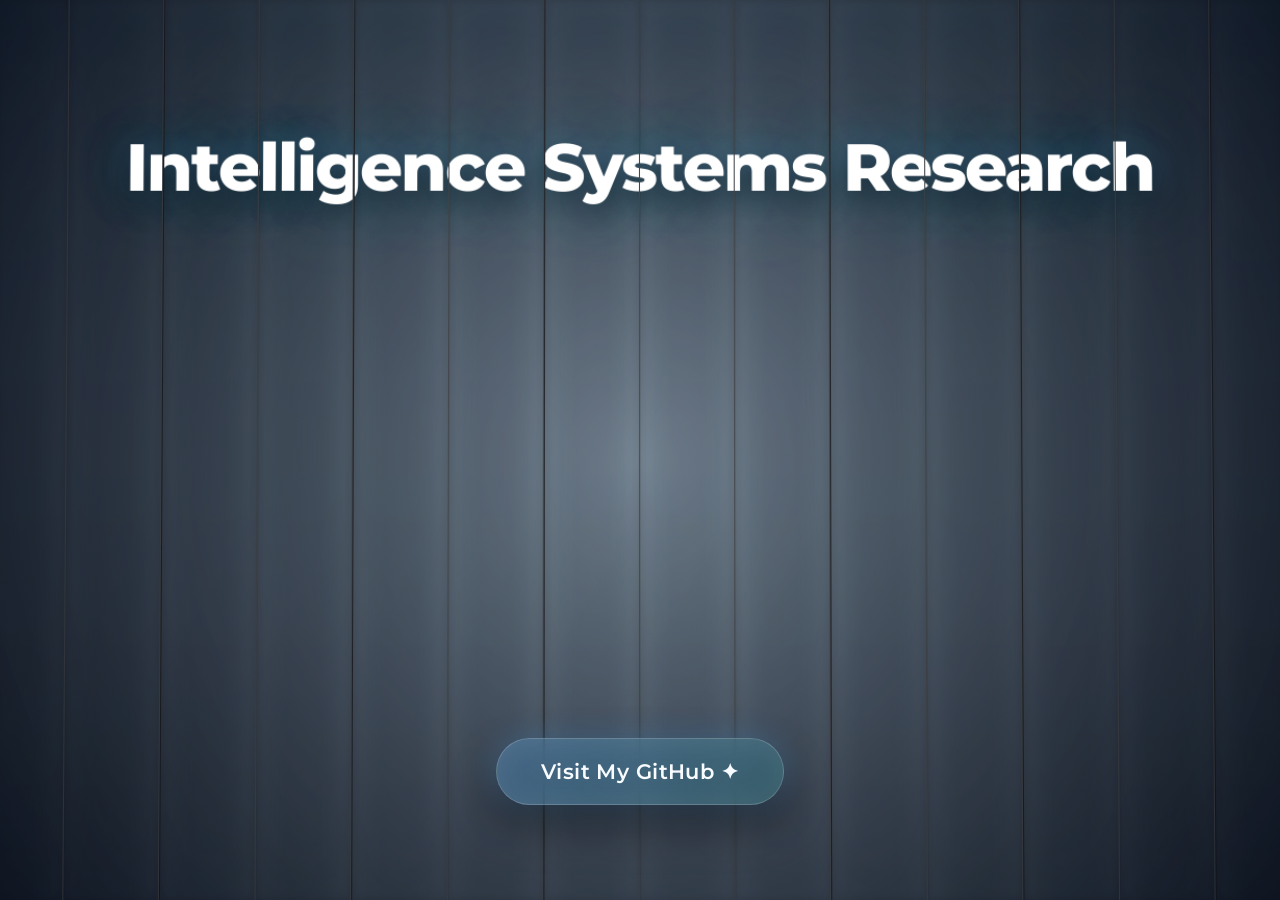
==== index.html @ 99784506 "Revert root homepage sync to avoid merge conflicts" ====
<!DOCTYPE html>
<html lang="en">

<head>
    <meta charset="UTF-8">
    <meta name="viewport" content="width=device-width, initial-scale=1.0">
    <title>Sung Hun Kwag - Advanced AI Research Portfolio</title>

    <!-- SEO & Social metadata for richer previews -->
    <meta name="description" content="Portfolio of Sung Hun Kwag showcasing advanced AI research projects and open-source contributions." />
    <meta property="og:title" content="Sung Hun Kwag - Advanced AI Research Portfolio" />
    <meta property="og:description" content="Explore cutting-edge AI projects ranging from state-space models to recursive self-improvement." />
    <meta property="og:type" content="website" />
    <meta property="og:image" content="https://sunghunkwag.github.io/portfolio/preview.png" />

    <!-- Google Fonts -->
    <link rel="preconnect" href="https://fonts.googleapis.com">
    <link rel="preconnect" href="https://fonts.gstatic.com" crossorigin>
    <link href="https://fonts.googleapis.com/css2?family=Cinzel:wght@400;700&family=Montserrat:wght@300;500;700&display=swap" rel="stylesheet">

    <!-- Inline styles for a sleek, glassmorphic aesthetic -->
    <style>
        /* Reset & Base Styles */
        * {
            margin: 0;
            padding: 0;
            box-sizing: border-box;
        }

        body {
            font-family: 'Montserrat', sans-serif;
            color: #ffffff;
            overflow-x: hidden;
            height: 100vh;
            display: flex;
            justify-content: center;
            align-items: center;
        }

        /* Background Neutral */
        .bg-neutral {
            position: fixed;
            top: 0;
            left: 0;
            width: 100%;
            height: 100%;
            /* Radial gradient for vignette effect */
            background: radial-gradient(circle at center, #3a3f46 0%, #12151b 100%);
            z-index: -1;
        }

        /* 3D Perspective Container */
        .full-screen-3d-stage {
            perspective: 4200px;
            perspective-origin: 50% 20%;
            width: 100vw;
            height: 100vh;
            overflow: hidden;
            position: fixed;
            top: 0;
            left: 0;
            z-index: 100;
            pointer-events: none; /* allow underlying elements to be clickable */
            transform: translateZ(0);
        }

        .title-plate-wrapper {
            position: absolute;
            top: 0;
            left: 0;
            width: 100%;
            height: 100%;
            transform-style: preserve-3d;
            display: flex;
            pointer-events: none;
            transform: translateZ(180px) rotateX(3deg);
            contain: layout paint style;
        }

        /* Static title displayed after the slat animation finishes */
        .title-plate-static {
            position: absolute;
            top: 0;
            left: 0;
            width: 100vw;
            height: 100vh;
            display: flex;
            flex-direction: column;
            justify-content: flex-start;
            align-items: center;
            padding-top: 15vh;
            z-index: 101;
            opacity: 0;
            pointer-events: none;
            transform: translateZ(160px);
        }

        .title-plate-static.sequence-active {
            animation: singleSequenceFade 8s cubic-bezier(0.25, 1, 0.5, 1) forwards,
                titleFloat 10s ease-in-out 2s infinite;
        }

        .title-plate-static.sequence-active .plate-main-text {
            animation: titleGlow 6s ease-out forwards;
        }

        /* Unified sequence for the static title – holds then stays visible */
        @keyframes singleSequenceFade {
            0% {
                opacity: 1;
                filter: blur(0px);
                transform: scale(1) translateZ(0);
                letter-spacing: -2px;
            }
            20% {
                opacity: 1;
            }
            100% {
                opacity: 1;
                text-shadow: 0 10px 30px rgba(0, 0, 0, 0.8);
                letter-spacing: -2px;
            }
        }

        @keyframes titleFloat {
            0%,
            100% {
                transform: translateZ(0) translateY(0);
            }
            50% {
                transform: translateZ(30px) translateY(-6px);
            }
        }

        /* Title typography */
        .plate-main-text {
            position: relative;
            font-size: 5vw;
            font-weight: 800;
            text-transform: none;
            letter-spacing: -2px;
            line-height: 1;
            margin: 0;
            color: #ffffff;
            text-shadow:
                0 10px 28px rgba(0, 0, 0, 0.7),
                0 0 28px rgba(79, 172, 254, 0.24),
                0 0 65px rgba(0, 242, 254, 0.2),
                0 0 110px rgba(120, 213, 255, 0.18);
        }

        @keyframes titleGlow {
            0% {
                letter-spacing: -2px;
                text-shadow:
                    0 10px 28px rgba(0, 0, 0, 0.7),
                    0 0 22px rgba(79, 172, 254, 0.18);
            }
            60% {
                letter-spacing: 0px;
                text-shadow:
                    0 16px 38px rgba(0, 0, 0, 0.68),
                    0 0 45px rgba(79, 172, 254, 0.22),
                    0 0 110px rgba(0, 242, 254, 0.22);
            }
            100% {
                letter-spacing: -1px;
                text-shadow:
                    0 12px 32px rgba(0, 0, 0, 0.72),
                    0 0 70px rgba(79, 172, 254, 0.25),
                    0 0 140px rgba(0, 242, 254, 0.2);
            }
        }

        /* Slat styles */
        .slat {
            height: 100%;
            position: relative;
            background-color: rgba(255, 255, 255, 0.05);
            overflow: hidden;
            clip-path: inset(0px);
            transform-style: preserve-3d;
            transform-origin: left center;
            border-right: 1px solid rgba(255, 255, 255, 0.05);
            opacity: 0;
            backface-visibility: hidden;
            will-change: transform;
            box-shadow:
                inset 0 0 40px rgba(255, 255, 255, 0.08),
                inset 0 0 120px rgba(79, 172, 254, 0.15),
                0 25px 60px rgba(0, 0, 0, 0.55);
        }

        .slat::before {
            content: "";
            position: absolute;
            inset: 0;
            background: linear-gradient(120deg, rgba(255, 255, 255, 0.18), rgba(255, 255, 255, 0));
            opacity: 0;
            transform: translateZ(40px);
            animation: slatSheen var(--slat-duration, 4.8s) ease-out forwards;
            animation-delay: var(--slat-delay, 0s);
            pointer-events: none;
            mix-blend-mode: screen;
        }

        .slat::after {
            content: "";
            position: absolute;
            inset: -20%;
            background: radial-gradient(circle at 30% 20%, rgba(120, 213, 255, 0.35), rgba(0, 0, 0, 0));
            opacity: 0;
            filter: blur(18px);
            transform: translateZ(80px);
            animation: slatPulse calc(var(--slat-duration, 4.8s) * 1.15) ease-out forwards;
            animation-delay: var(--slat-delay, 0s);
            pointer-events: none;
            mix-blend-mode: screen;
        }

        .slat-content {
            position: absolute;
            top: 0;
            height: 100%;
            display: flex;
            flex-direction: column;
            justify-content: flex-start;
            align-items: center;
            padding-top: 15vh;
            color: #ffffff;
            font-family: 'Montserrat', sans-serif;
            white-space: nowrap;
            background: radial-gradient(circle at center, rgba(255, 255, 255, 0.16) 0%, rgba(3, 7, 18, 0.9) 100%);
            backdrop-filter: blur(5px);
            -webkit-backdrop-filter: blur(5px);
            transform: translateZ(120px);
        }

        /* Main container for name and projects */
        .container {
            position: relative;
            z-index: 10;
            width: 90%;
            max-width: 1200px;
            height: 100%;
            display: flex;
            flex-direction: column;
            justify-content: space-between;
            padding: 5vh 0;
        }

        /* Hero section containing the name */
        #hero {
            flex: 1;
            display: flex;
            flex-direction: column;
            justify-content: center;
            align-items: center;
            text-align: center;
            margin-bottom: 50px;
            pointer-events: none;
        }

        .name-container {
            display: flex;
            align-items: center;
            gap: 15px;
            margin-top: 20px;
            z-index: 201;
            opacity: 0;
            transform: translateY(18px);
            animation: nameReveal 2.8s cubic-bezier(0.22, 1, 0.36, 1) 3.6s forwards;
        }

        .name-container.premium-name {
            opacity: 0;
            animation: nameReveal 2.8s ease-out 3.6s forwards, nameFloat 8s ease-in-out 6.2s infinite;
        }

        .eng-name, .kor-name {
            font-family: 'Montserrat', sans-serif;
            font-weight: 300;
            font-size: 1.5rem;
            letter-spacing: 2px;
            color: rgba(255, 255, 255, 1.0);
            text-shadow: 1px 1px 3px rgba(0, 0, 0, 0.9);
        }

        .name-container.premium-name .eng-name,
        .name-container.premium-name .kor-name {
            text-shadow:
                0 10px 22px rgba(0, 0, 0, 0.65),
                0 0 18px rgba(79, 172, 254, 0.25),
                0 0 40px rgba(0, 242, 254, 0.18);
            animation: nameGlow 6s ease-in-out 4s infinite;
        }
        .separator {
            color: rgba(255, 255, 255, 0.8);
            font-size: 1.2rem;
            text-shadow: 1px 1px 2px rgba(0, 0, 0, 0.8);
        }
        .eng-name,
        .kor-name,
        .separator {
            opacity: 0;
            transform: translateY(8px);
            animation: nameGlow 2.4s ease-out 3.9s forwards;
        }

        /* Projects section */
        #projects {
            display: flex;
            flex-wrap: wrap;
            justify-content: center;
            gap: 30px;
            padding-bottom: 50px;
            z-index: 200;
            position: relative;
            pointer-events: auto;
        }

        .primary-link {
            position: relative;
            display: inline-flex;
            align-items: center;
            justify-content: center;
            gap: 12px;
            padding: 20px 44px;
            border-radius: 999px;
            text-decoration: none;
            color: #f8fbff;
            font-size: clamp(1rem, 2.3vw, 1.3rem);
            font-weight: 600;
            letter-spacing: 0.02em;
            background: linear-gradient(135deg, rgba(79, 172, 254, 0.28), rgba(0, 242, 254, 0.12));
            border: 1px solid rgba(255, 255, 255, 0.2);
            box-shadow:
                0 20px 45px rgba(0, 0, 0, 0.45),
                0 0 30px rgba(79, 172, 254, 0.3),
                inset 0 0 30px rgba(255, 255, 255, 0.08);
            backdrop-filter: blur(16px);
            -webkit-backdrop-filter: blur(16px);
            transition: transform 0.25s ease, box-shadow 0.25s ease, border-color 0.25s ease;
            overflow: hidden;
            transform-style: preserve-3d;
        }

        .primary-link::before {
            content: "";
            position: absolute;
            inset: -60%;
            background: conic-gradient(from 180deg, rgba(255, 255, 255, 0.4), rgba(79, 172, 254, 0.1), rgba(0, 242, 254, 0.35), rgba(255, 255, 255, 0.4));
            opacity: 0;
            transform: rotate(0deg);
            transition: opacity 0.3s ease;
            animation: orbitGlow 6s linear infinite;
        }

        .primary-link::after {
            content: "";
            position: absolute;
            inset: 0;
            border-radius: inherit;
            background: radial-gradient(circle at 30% 30%, rgba(255, 255, 255, 0.45), transparent 60%);
            opacity: 0;
            transition: opacity 0.25s ease;
        }

        .primary-link span {
            position: relative;
            z-index: 1;
            display: inline-flex;
            align-items: center;
            gap: 10px;
        }

        .primary-link:hover {
            transform: translateY(-6px) scale(1.03);
            border-color: rgba(255, 255, 255, 0.45);
            box-shadow:
                0 30px 60px rgba(0, 0, 0, 0.55),
                0 0 45px rgba(79, 172, 254, 0.5),
                inset 0 0 40px rgba(255, 255, 255, 0.18);
        }

        .primary-link:hover::before,
        .primary-link:hover::after {
            opacity: 1;
        }

        .primary-link:active {
            transform: translateY(-2px) scale(0.99);
            box-shadow:
                0 20px 40px rgba(0, 0, 0, 0.5),
                0 0 60px rgba(0, 242, 254, 0.7),
                inset 0 0 60px rgba(255, 255, 255, 0.25);
        }

        @keyframes orbitGlow {
            0% {
                transform: rotate(0deg);
            }
            100% {
                transform: rotate(360deg);
            }
        }

        @keyframes nameReveal {
            0% {
                opacity: 0;
                transform: translateY(18px) scale(0.98);
                filter: blur(6px);
            }
            60% {
                opacity: 1;
                transform: translateY(0) scale(1);
                filter: blur(0px);
            }
            100% {
                opacity: 1;
                transform: translateY(0) scale(1);
                filter: blur(0px);
            }
        }

        @keyframes nameGlow {
            0%,
            100% {
                text-shadow:
                    0 10px 22px rgba(0, 0, 0, 0.65),
                    0 0 18px rgba(79, 172, 254, 0.25),
                    0 0 40px rgba(0, 242, 254, 0.18);
            }
            50% {
                text-shadow:
                    0 16px 30px rgba(0, 0, 0, 0.6),
                    0 0 28px rgba(79, 172, 254, 0.4),
                    0 0 60px rgba(0, 242, 254, 0.28);
            }
        }

        /* Animation keyframes for slats reveal */
        @keyframes fullScreenReveal {
            /* Enhanced 3D reveal with depth and overshoot for a premium feel */
            0% {
                transform: rotateY(-135deg) rotateX(8deg) translateZ(-620px) scale(1.1);
                opacity: 1;
                filter: brightness(0.45);
                background-color: rgba(255, 255, 255, 0.12);
                border-right: 1px solid rgba(255, 255, 255, 0.3);
            }
            60% {
                transform: rotateY(24deg) rotateX(-3deg) translateZ(180px) scale(1.05);
                filter: brightness(1.25) saturate(1.1);
                background-color: rgba(255, 255, 255, 0.08);
                border-right: 1px solid rgba(255, 255, 255, 0.16);
            }
            85% {
                transform: rotateY(-6deg) rotateX(2deg) translateZ(70px) scale(1.02);
                filter: brightness(1.12) saturate(1.05);
            }
            100% {
                transform: rotateY(0deg) rotateX(0deg) translateZ(0) scale(1);
                opacity: 1;
                filter: brightness(1);
                background-color: rgba(255, 255, 255, 0.05);
                border-right: 1px solid rgba(255, 255, 255, 0.05);
            }
        }

        @keyframes slatSheen {
            0% {
                opacity: 0;
            }
            55% {
                opacity: 0.18;
            }
            100% {
                opacity: 0.06;
            }
        }

        @keyframes slatPulse {
            0% {
                opacity: 0;
                transform: translateZ(40px) scale(0.9);
            }
            65% {
                opacity: 0.32;
                transform: translateZ(120px) scale(1.05);
            }
            100% {
                opacity: 0.12;
                transform: translateZ(140px) scale(1.08);
            }
        }

        /* Fade utilities */
        .fade-in-2 {
            opacity: 0;
            animation: fadeInUp 1.5s ease-out forwards;
            animation-delay: 3.5s;
        }
        .fade-in-3 {
            opacity: 0;
            animation: fadeInUp 1.5s ease-out forwards;
            animation-delay: 4.5s;
        }
        @keyframes fadeInUp {
            to {
                opacity: 1;
                transform: translateY(0);
            }
        }

        /* Responsive tweaks */
        @media (max-width: 768px) {
            .plate-main-text {
                font-size: 2.5rem;
            }
            .primary-link {
                padding: 18px 32px;
                width: min(90vw, 360px);
                justify-content: center;
                text-align: center;
            }
        }
    </style>
</head>

<body>
    <!-- Dark backdrop -->
    <div class="bg-neutral" aria-hidden="true"></div>
    <!-- Main content -->
    <div class="container">
        <!-- 3D title reveal stage -->
        <div class="full-screen-3d-stage">
            <div class="title-plate-wrapper"><!-- slats inserted here via JS --></div>
            <div id="static-title-container" class="title-plate-static">
                <h1 class="plate-main-text">Intelligence Systems Research</h1>
            </div>
        </div>
        <!-- Name under the title -->
        <header id="hero">
            <div style="height: 20vh;"></div>
            <div class="name-container premium-name">
                <h2 class="eng-name">Sung Hun Kwag</h2>
                <span class="separator">|</span>
                <h2 class="kor-name">곽성훈</h2>
            </div>
        </header>
        <!-- Portfolio cards -->
        <section id="projects" class="fade-in-3">
            <a class="primary-link" href="https://github.com/sunghunkwag" target="_blank" rel="noopener noreferrer">
                <span>Visit My GitHub ✦</span>
            </a>
        </section>
    </div>
    <!-- JavaScript: build slats and fetch repo metadata -->
    <script>
        document.addEventListener('DOMContentLoaded', () => {
            /* Configuration for slat animation */
            const NUM_SLATS = 14; // fewer slats for faster first paint
            const ANIMATION_DURATION = 3.2;
            const STAGGER_DELAY = 0.05;
            function createFullScreenSlats() {
                const wrapper = document.querySelector('.title-plate-wrapper');
                const titleTextSource = document.querySelector('#static-title-container .plate-main-text').outerHTML;
                wrapper.innerHTML = "";
                const fragment = document.createDocumentFragment();
                const screenWidth = window.innerWidth;
                const slatWidth = screenWidth / NUM_SLATS;
                for (let i = 0; i < NUM_SLATS; i++) {
                    const slat = document.createElement('div');
                    slat.classList.add('slat');
                    slat.style.width = `${slatWidth}px`;
                    slat.style.position = "absolute";
                    slat.style.left = `${i * slatWidth}px`;
                    slat.style.zIndex = 100 + i;
                    slat.style.setProperty('--slat-delay', `${i * STAGGER_DELAY}s`);
                    slat.style.setProperty('--slat-duration', `${ANIMATION_DURATION}s`);
                    const content = document.createElement('div');
                    content.classList.add('slat-content');
                    content.innerHTML = titleTextSource;
                    content.style.width = `${screenWidth}px`;
                    content.style.left = `-${i * slatWidth}px`;
                    slat.appendChild(content);
                    fragment.appendChild(slat);
                    slat.style.animation = `fullScreenReveal ${ANIMATION_DURATION}s cubic-bezier(0.25, 1, 0.5, 1) forwards`;
                    slat.style.animationDelay = `${i * STAGGER_DELAY}s`;
                    if (i === NUM_SLATS - 1) {
                        const totalTime = (ANIMATION_DURATION + (i * STAGGER_DELAY)) * 1000;
                        setTimeout(() => {
                            wrapper.style.display = 'none';
                            const staticTitle = document.getElementById('static-title-container');
                            staticTitle.classList.add('sequence-active');
                        }, totalTime);
                    }
                }
                wrapper.appendChild(fragment);
            }
            // Initiate slats after a short delay
            requestAnimationFrame(() => {
                createFullScreenSlats();
            });
            // Dynamic metadata fetching has been removed for a cleaner presentation.
        });
    </script>
</body>

</html>
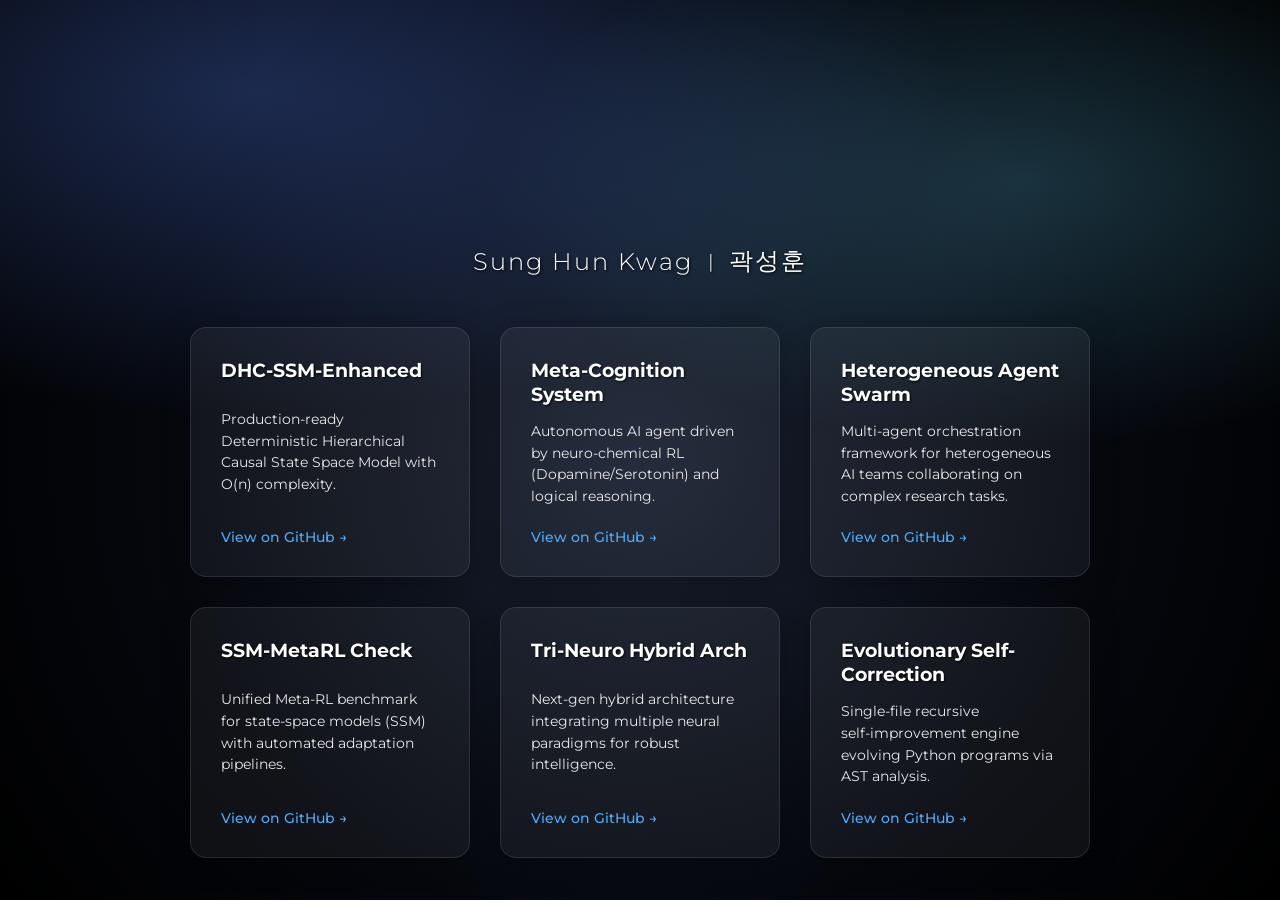
==== commit d1443b13: "Merge origin/master into codex/fix-application-of-new-visual-effects-y2oo1l - resolved conflict by a" ====
--- a/index.html
+++ b/index.html
@@ -44,15 +44,18 @@
             left: 0;
             width: 100%;
             height: 100%;
-            /* Radial gradient for vignette effect */
-            background: radial-gradient(circle at center, #3a3f46 0%, #12151b 100%);
+            background:
+                radial-gradient(120% 80% at 20% 10%, rgba(90, 136, 255, 0.28) 0%, rgba(0, 0, 0, 0) 45%),
+                radial-gradient(100% 70% at 80% 20%, rgba(105, 221, 255, 0.2) 0%, rgba(0, 0, 0, 0) 42%),
+                radial-gradient(circle at center, #1a2233 0%, #05070d 62%, #000000 100%);
+            animation: bgDrift 14s ease-in-out infinite alternate;
             z-index: -1;
         }
 
         /* 3D Perspective Container */
         .full-screen-3d-stage {
             perspective: 4200px;
-            perspective-origin: 50% 20%;
+            perspective-origin: 50% 24%;
             width: 100vw;
             height: 100vh;
             overflow: hidden;
@@ -61,7 +64,7 @@
             left: 0;
             z-index: 100;
             pointer-events: none; /* allow underlying elements to be clickable */
-            transform: translateZ(0);
+            transform-style: preserve-3d;
         }
 
         .title-plate-wrapper {
@@ -73,8 +76,45 @@
             transform-style: preserve-3d;
             display: flex;
             pointer-events: none;
-            transform: translateZ(180px) rotateX(3deg);
-            contain: layout paint style;
+            animation: stageDrift 11s ease-in-out infinite;
+        }
+
+        .merge-aura,
+        .merge-rings {
+            position: absolute;
+            inset: -18%;
+            opacity: 0;
+            pointer-events: none;
+            mix-blend-mode: screen;
+        }
+
+        .merge-aura {
+            z-index: 99;
+            transform: translateZ(-150px) scale(0.86);
+            background:
+                radial-gradient(circle at 50% 50%, rgba(160, 238, 255, 0.52) 0%, rgba(93, 180, 255, 0.18) 24%, rgba(0, 0, 0, 0) 58%),
+                radial-gradient(circle at 40% 42%, rgba(124, 214, 255, 0.2) 0%, rgba(0, 0, 0, 0) 36%),
+                conic-gradient(from 0deg at 50% 50%, rgba(113, 209, 255, 0) 0deg, rgba(113, 209, 255, 0.26) 38deg, rgba(113, 209, 255, 0.04) 80deg, rgba(129, 171, 255, 0.2) 128deg, rgba(129, 171, 255, 0) 190deg, rgba(113, 209, 255, 0.24) 245deg, rgba(113, 209, 255, 0) 360deg);
+            filter: blur(2px) saturate(130%);
+        }
+
+        .merge-rings {
+            z-index: 98;
+            transform: translateZ(-120px) scale(0.92);
+            background:
+                radial-gradient(circle at center, rgba(209, 244, 255, 0.58) 0 2%, rgba(180, 232, 255, 0.22) 3.2%, rgba(0, 0, 0, 0) 6%),
+                radial-gradient(circle at center, rgba(155, 221, 255, 0.34) 0 14%, rgba(0, 0, 0, 0) 18%),
+                radial-gradient(circle at center, rgba(145, 213, 255, 0.24) 22%, rgba(0, 0, 0, 0) 28%),
+                radial-gradient(circle at center, rgba(127, 198, 255, 0.18) 34%, rgba(0, 0, 0, 0) 40%);
+            filter: blur(0.5px);
+        }
+
+        .merge-aura.active {
+            animation: astralBloom 2.1s cubic-bezier(0.22, 1, 0.36, 1) forwards;
+        }
+
+        .merge-rings.active {
+            animation: ringPulse 1.6s cubic-bezier(0.22, 1, 0.36, 1) forwards;
         }
 
         /* Static title displayed after the slat animation finishes */
@@ -92,16 +132,10 @@
             z-index: 101;
             opacity: 0;
             pointer-events: none;
-            transform: translateZ(160px);
         }
 
         .title-plate-static.sequence-active {
-            animation: singleSequenceFade 8s cubic-bezier(0.25, 1, 0.5, 1) forwards,
-                titleFloat 10s ease-in-out 2s infinite;
-        }
-
-        .title-plate-static.sequence-active .plate-main-text {
-            animation: titleGlow 6s ease-out forwards;
+            animation: singleSequenceFade 8s cubic-bezier(0.25, 1, 0.5, 1) forwards;
         }
 
         /* Unified sequence for the static title – holds then stays visible */
@@ -109,7 +143,7 @@
             0% {
                 opacity: 1;
                 filter: blur(0px);
-                transform: scale(1) translateZ(0);
+                transform: scale(1);
                 letter-spacing: -2px;
             }
             20% {
@@ -122,54 +156,16 @@
             }
         }
 
-        @keyframes titleFloat {
-            0%,
-            100% {
-                transform: translateZ(0) translateY(0);
-            }
-            50% {
-                transform: translateZ(30px) translateY(-6px);
-            }
-        }
-
         /* Title typography */
         .plate-main-text {
-            position: relative;
             font-size: 5vw;
             font-weight: 800;
-            text-transform: none;
+            text-transform: uppercase;
             letter-spacing: -2px;
             line-height: 1;
             margin: 0;
             color: #ffffff;
-            text-shadow:
-                0 10px 28px rgba(0, 0, 0, 0.7),
-                0 0 28px rgba(79, 172, 254, 0.24),
-                0 0 65px rgba(0, 242, 254, 0.2),
-                0 0 110px rgba(120, 213, 255, 0.18);
-        }
-
-        @keyframes titleGlow {
-            0% {
-                letter-spacing: -2px;
-                text-shadow:
-                    0 10px 28px rgba(0, 0, 0, 0.7),
-                    0 0 22px rgba(79, 172, 254, 0.18);
-            }
-            60% {
-                letter-spacing: 0px;
-                text-shadow:
-                    0 16px 38px rgba(0, 0, 0, 0.68),
-                    0 0 45px rgba(79, 172, 254, 0.22),
-                    0 0 110px rgba(0, 242, 254, 0.22);
-            }
-            100% {
-                letter-spacing: -1px;
-                text-shadow:
-                    0 12px 32px rgba(0, 0, 0, 0.72),
-                    0 0 70px rgba(79, 172, 254, 0.25),
-                    0 0 140px rgba(0, 242, 254, 0.2);
-            }
+            text-shadow: 0 10px 30px rgba(0, 0, 0, 0.8);
         }
 
         /* Slat styles */
@@ -184,38 +180,32 @@
             border-right: 1px solid rgba(255, 255, 255, 0.05);
             opacity: 0;
             backface-visibility: hidden;
-            will-change: transform;
-            box-shadow:
-                inset 0 0 40px rgba(255, 255, 255, 0.08),
-                inset 0 0 120px rgba(79, 172, 254, 0.15),
-                0 25px 60px rgba(0, 0, 0, 0.55);
+            will-change: transform, filter;
+            box-shadow: inset 0 0 28px rgba(255, 255, 255, 0.08), 0 18px 45px rgba(0, 0, 0, 0.45);
         }
 
         .slat::before {
             content: "";
             position: absolute;
             inset: 0;
-            background: linear-gradient(120deg, rgba(255, 255, 255, 0.18), rgba(255, 255, 255, 0));
+            background: linear-gradient(118deg, rgba(255, 255, 255, 0.22), rgba(255, 255, 255, 0));
+            mix-blend-mode: screen;
             opacity: 0;
             transform: translateZ(40px);
-            animation: slatSheen var(--slat-duration, 4.8s) ease-out forwards;
+            animation: slatSheen var(--slat-duration, 4s) ease-out forwards;
             animation-delay: var(--slat-delay, 0s);
-            pointer-events: none;
-            mix-blend-mode: screen;
         }
 
         .slat::after {
             content: "";
             position: absolute;
-            inset: -20%;
-            background: radial-gradient(circle at 30% 20%, rgba(120, 213, 255, 0.35), rgba(0, 0, 0, 0));
+            inset: -15%;
+            background: radial-gradient(circle at 30% 20%, rgba(136, 224, 255, 0.3), rgba(0, 0, 0, 0));
+            mix-blend-mode: screen;
             opacity: 0;
-            filter: blur(18px);
-            transform: translateZ(80px);
-            animation: slatPulse calc(var(--slat-duration, 4.8s) * 1.15) ease-out forwards;
+            filter: blur(14px);
+            animation: slatEdgeBloom calc(var(--slat-duration, 4s) * 1.08) ease-out forwards;
             animation-delay: var(--slat-delay, 0s);
-            pointer-events: none;
-            mix-blend-mode: screen;
         }
 
         .slat-content {
@@ -230,10 +220,10 @@
             color: #ffffff;
             font-family: 'Montserrat', sans-serif;
             white-space: nowrap;
-            background: radial-gradient(circle at center, rgba(255, 255, 255, 0.16) 0%, rgba(3, 7, 18, 0.9) 100%);
-            backdrop-filter: blur(5px);
-            -webkit-backdrop-filter: blur(5px);
-            transform: translateZ(120px);
+            background: radial-gradient(circle at center, rgba(255, 255, 255, 0.17) 0%, rgba(5, 10, 24, 0.88) 100%);
+            backdrop-filter: blur(7px);
+            -webkit-backdrop-filter: blur(7px);
+            transform: translateZ(110px);
         }
 
         /* Main container for name and projects */
@@ -247,6 +237,7 @@
             flex-direction: column;
             justify-content: space-between;
             padding: 5vh 0;
+            pointer-events: none;
         }
 
         /* Hero section containing the name */
@@ -267,14 +258,6 @@
             gap: 15px;
             margin-top: 20px;
             z-index: 201;
-            opacity: 0;
-            transform: translateY(18px);
-            animation: nameReveal 2.8s cubic-bezier(0.22, 1, 0.36, 1) 3.6s forwards;
-        }
-
-        .name-container.premium-name {
-            opacity: 0;
-            animation: nameReveal 2.8s ease-out 3.6s forwards, nameFloat 8s ease-in-out 6.2s infinite;
         }
 
         .eng-name, .kor-name {
@@ -285,26 +268,10 @@
             color: rgba(255, 255, 255, 1.0);
             text-shadow: 1px 1px 3px rgba(0, 0, 0, 0.9);
         }
-
-        .name-container.premium-name .eng-name,
-        .name-container.premium-name .kor-name {
-            text-shadow:
-                0 10px 22px rgba(0, 0, 0, 0.65),
-                0 0 18px rgba(79, 172, 254, 0.25),
-                0 0 40px rgba(0, 242, 254, 0.18);
-            animation: nameGlow 6s ease-in-out 4s infinite;
-        }
         .separator {
             color: rgba(255, 255, 255, 0.8);
             font-size: 1.2rem;
             text-shadow: 1px 1px 2px rgba(0, 0, 0, 0.8);
-        }
-        .eng-name,
-        .kor-name,
-        .separator {
-            opacity: 0;
-            transform: translateY(8px);
-            animation: nameGlow 2.4s ease-out 3.9s forwards;
         }
 
         /* Projects section */
@@ -319,179 +286,153 @@
             pointer-events: auto;
         }
 
-        .primary-link {
-            position: relative;
-            display: inline-flex;
-            align-items: center;
-            justify-content: center;
-            gap: 12px;
-            padding: 20px 44px;
-            border-radius: 999px;
+        /* Card styling */
+        .glass-card {
+            background: rgba(255, 255, 255, 0.05);
+            backdrop-filter: blur(10px);
+            -webkit-backdrop-filter: blur(10px);
+            border: 1px solid rgba(255, 255, 255, 0.1);
+            border-radius: 16px;
+            padding: 30px;
+            width: 280px;
+            box-shadow: 0 4px 30px rgba(0, 0, 0, 0.3);
+            transition: all 0.4s cubic-bezier(0.25, 0.8, 0.25, 1);
+            cursor: pointer;
+            display: flex;
+            flex-direction: column;
+            justify-content: space-between;
+        }
+        .glass-card:hover {
+            transform: translateY(-10px) scale(1.02);
+            background: rgba(255, 255, 255, 0.1);
+            border-color: rgba(255, 255, 255, 0.6);
+            box-shadow: 0 0 20px rgba(255, 255, 255, 0.2);
+        }
+        .glass-card h3 {
+            font-size: 1.2rem;
+            font-weight: 700;
+            margin-bottom: 15px;
+            color: #fff;
+            text-shadow: 1px 1px 2px rgba(0, 0, 0, 0.8);
+        }
+        .glass-card p {
+            font-size: 0.9rem;
+            line-height: 1.5;
+            color: rgba(255, 255, 255, 0.9);
+            margin-bottom: 20px;
+        }
+        .repo-link a {
             text-decoration: none;
-            color: #f8fbff;
-            font-size: clamp(1rem, 2.3vw, 1.3rem);
-            font-weight: 600;
-            letter-spacing: 0.02em;
-            background: linear-gradient(135deg, rgba(79, 172, 254, 0.28), rgba(0, 242, 254, 0.12));
-            border: 1px solid rgba(255, 255, 255, 0.2);
-            box-shadow:
-                0 20px 45px rgba(0, 0, 0, 0.45),
-                0 0 30px rgba(79, 172, 254, 0.3),
-                inset 0 0 30px rgba(255, 255, 255, 0.08);
-            backdrop-filter: blur(16px);
-            -webkit-backdrop-filter: blur(16px);
-            transition: transform 0.25s ease, box-shadow 0.25s ease, border-color 0.25s ease;
-            overflow: hidden;
-            transform-style: preserve-3d;
-        }
-
-        .primary-link::before {
-            content: "";
-            position: absolute;
-            inset: -60%;
-            background: conic-gradient(from 180deg, rgba(255, 255, 255, 0.4), rgba(79, 172, 254, 0.1), rgba(0, 242, 254, 0.35), rgba(255, 255, 255, 0.4));
-            opacity: 0;
-            transform: rotate(0deg);
-            transition: opacity 0.3s ease;
-            animation: orbitGlow 6s linear infinite;
-        }
-
-        .primary-link::after {
-            content: "";
-            position: absolute;
-            inset: 0;
-            border-radius: inherit;
-            background: radial-gradient(circle at 30% 30%, rgba(255, 255, 255, 0.45), transparent 60%);
-            opacity: 0;
-            transition: opacity 0.25s ease;
-        }
-
-        .primary-link span {
-            position: relative;
-            z-index: 1;
-            display: inline-flex;
-            align-items: center;
-            gap: 10px;
-        }
-
-        .primary-link:hover {
-            transform: translateY(-6px) scale(1.03);
-            border-color: rgba(255, 255, 255, 0.45);
-            box-shadow:
-                0 30px 60px rgba(0, 0, 0, 0.55),
-                0 0 45px rgba(79, 172, 254, 0.5),
-                inset 0 0 40px rgba(255, 255, 255, 0.18);
-        }
-
-        .primary-link:hover::before,
-        .primary-link:hover::after {
-            opacity: 1;
-        }
-
-        .primary-link:active {
-            transform: translateY(-2px) scale(0.99);
-            box-shadow:
-                0 20px 40px rgba(0, 0, 0, 0.5),
-                0 0 60px rgba(0, 242, 254, 0.7),
-                inset 0 0 60px rgba(255, 255, 255, 0.25);
-        }
-
-        @keyframes orbitGlow {
+            color: #4facfe;
+            font-size: 0.85rem;
+            font-weight: 500;
+            transition: color 0.3s;
+        }
+        .repo-link a:hover {
+            color: #00f2fe;
+        }
+        /* Removed repo-meta styling as dynamic metadata is no longer used */
+
+        /* Animation keyframes for slats reveal */
+        @keyframes bgDrift {
             0% {
-                transform: rotate(0deg);
+                filter: saturate(1) brightness(1);
+                transform: scale(1);
             }
             100% {
-                transform: rotate(360deg);
-            }
-        }
-
-        @keyframes nameReveal {
+                filter: saturate(1.1) brightness(1.06);
+                transform: scale(1.03);
+            }
+        }
+
+        @keyframes fullScreenReveal {
+            0% {
+                transform: rotateY(calc(-96deg + var(--tilt-y, 0deg))) rotateX(var(--tilt-x, 0deg)) translateZ(calc(-360px - var(--depth, 0px))) scaleX(0.93);
+                opacity: 0;
+                filter: brightness(0.35) saturate(0.8);
+                background-color: rgba(255, 255, 255, 0.16);
+                border-right: 1px solid rgba(255, 255, 255, 0.34);
+            }
+            20% {
+                opacity: 1;
+            }
+            64% {
+                transform: rotateY(calc(14deg + (var(--tilt-y, 0deg) * 0.2))) rotateX(calc(var(--tilt-x, 0deg) * -0.12)) translateZ(62px) scaleX(1.015);
+                filter: brightness(1.25) saturate(1.1);
+                background-color: rgba(255, 255, 255, 0.09);
+            }
+            100% {
+                transform: rotateY(0deg) rotateX(0deg) translateZ(0) scaleX(1);
+                opacity: 1;
+                filter: brightness(1) saturate(1);
+                background-color: rgba(255, 255, 255, 0.05);
+                border-right: 1px solid rgba(255, 255, 255, 0.05);
+            }
+        }
+
+        @keyframes slatSheen {
+            0% { opacity: 0; }
+            58% { opacity: 0.2; }
+            100% { opacity: 0.06; }
+        }
+
+        @keyframes slatEdgeBloom {
             0% {
                 opacity: 0;
-                transform: translateY(18px) scale(0.98);
-                filter: blur(6px);
-            }
-            60% {
-                opacity: 1;
-                transform: translateY(0) scale(1);
-                filter: blur(0px);
+                transform: scale(0.9) translateZ(18px);
+            }
+            65% {
+                opacity: 0.34;
+                transform: scale(1.08) translateZ(110px);
             }
             100% {
-                opacity: 1;
-                transform: translateY(0) scale(1);
-                filter: blur(0px);
-            }
-        }
-
-        @keyframes nameGlow {
+                opacity: 0.1;
+                transform: scale(1.1) translateZ(128px);
+            }
+        }
+
+        @keyframes astralBloom {
+            0% {
+                opacity: 0;
+                transform: translateZ(-150px) scale(0.86) rotate(0deg);
+            }
+            25% {
+                opacity: 0.95;
+                transform: translateZ(-48px) scale(1.04) rotate(4deg);
+            }
+            62% {
+                opacity: 0.3;
+                transform: translateZ(-16px) scale(1.12) rotate(9deg);
+            }
+            100% {
+                opacity: 0;
+                transform: translateZ(0) scale(1.16) rotate(12deg);
+            }
+        }
+
+        @keyframes ringPulse {
+            0% {
+                opacity: 0;
+                transform: translateZ(-120px) scale(0.92);
+            }
+            35% {
+                opacity: 0.7;
+                transform: translateZ(-40px) scale(1.03);
+            }
+            100% {
+                opacity: 0;
+                transform: translateZ(30px) scale(1.18);
+            }
+        }
+
+
+        @keyframes stageDrift {
             0%,
             100% {
-                text-shadow:
-                    0 10px 22px rgba(0, 0, 0, 0.65),
-                    0 0 18px rgba(79, 172, 254, 0.25),
-                    0 0 40px rgba(0, 242, 254, 0.18);
+                transform: translateZ(0) rotateX(0deg) rotateY(0deg);
             }
             50% {
-                text-shadow:
-                    0 16px 30px rgba(0, 0, 0, 0.6),
-                    0 0 28px rgba(79, 172, 254, 0.4),
-                    0 0 60px rgba(0, 242, 254, 0.28);
-            }
-        }
-
-        /* Animation keyframes for slats reveal */
-        @keyframes fullScreenReveal {
-            /* Enhanced 3D reveal with depth and overshoot for a premium feel */
-            0% {
-                transform: rotateY(-135deg) rotateX(8deg) translateZ(-620px) scale(1.1);
-                opacity: 1;
-                filter: brightness(0.45);
-                background-color: rgba(255, 255, 255, 0.12);
-                border-right: 1px solid rgba(255, 255, 255, 0.3);
-            }
-            60% {
-                transform: rotateY(24deg) rotateX(-3deg) translateZ(180px) scale(1.05);
-                filter: brightness(1.25) saturate(1.1);
-                background-color: rgba(255, 255, 255, 0.08);
-                border-right: 1px solid rgba(255, 255, 255, 0.16);
-            }
-            85% {
-                transform: rotateY(-6deg) rotateX(2deg) translateZ(70px) scale(1.02);
-                filter: brightness(1.12) saturate(1.05);
-            }
-            100% {
-                transform: rotateY(0deg) rotateX(0deg) translateZ(0) scale(1);
-                opacity: 1;
-                filter: brightness(1);
-                background-color: rgba(255, 255, 255, 0.05);
-                border-right: 1px solid rgba(255, 255, 255, 0.05);
-            }
-        }
-
-        @keyframes slatSheen {
-            0% {
-                opacity: 0;
-            }
-            55% {
-                opacity: 0.18;
-            }
-            100% {
-                opacity: 0.06;
-            }
-        }
-
-        @keyframes slatPulse {
-            0% {
-                opacity: 0;
-                transform: translateZ(40px) scale(0.9);
-            }
-            65% {
-                opacity: 0.32;
-                transform: translateZ(120px) scale(1.05);
-            }
-            100% {
-                opacity: 0.12;
-                transform: translateZ(140px) scale(1.08);
+                transform: translateZ(18px) rotateX(1.4deg) rotateY(-1.8deg);
             }
         }
 
@@ -518,11 +459,9 @@
             .plate-main-text {
                 font-size: 2.5rem;
             }
-            .primary-link {
-                padding: 18px 32px;
-                width: min(90vw, 360px);
-                justify-content: center;
-                text-align: center;
+            .glass-card {
+                width: 100%;
+                max-width: 350px;
             }
         }
     </style>
@@ -535,15 +474,17 @@
     <div class="container">
         <!-- 3D title reveal stage -->
         <div class="full-screen-3d-stage">
+            <div id="merge-aura" class="merge-aura" aria-hidden="true"></div>
+            <div id="merge-rings" class="merge-rings" aria-hidden="true"></div>
             <div class="title-plate-wrapper"><!-- slats inserted here via JS --></div>
             <div id="static-title-container" class="title-plate-static">
-                <h1 class="plate-main-text">Intelligence Systems Research</h1>
+                <h1 class="plate-main-text">ADVANCED AI SYSTEM</h1>
             </div>
         </div>
         <!-- Name under the title -->
         <header id="hero">
             <div style="height: 20vh;"></div>
-            <div class="name-container premium-name">
+            <div class="name-container fade-in-2">
                 <h2 class="eng-name">Sung Hun Kwag</h2>
                 <span class="separator">|</span>
                 <h2 class="kor-name">곽성훈</h2>
@@ -551,33 +492,90 @@
         </header>
         <!-- Portfolio cards -->
         <section id="projects" class="fade-in-3">
-            <a class="primary-link" href="https://github.com/sunghunkwag" target="_blank" rel="noopener noreferrer">
-                <span>Visit My GitHub ✦</span>
-            </a>
+            <!-- Each card includes a repo-meta placeholder updated via JS -->
+            <div class="glass-card" onclick="window.open('https://github.com/sunghunkwag/DHC-SSM-Enhanced', '_blank')">
+                <h3>DHC-SSM-Enhanced</h3>
+                <p>Production‑ready Deterministic Hierarchical Causal State Space Model with O(n) complexity.</p>
+                <!-- metadata placeholder removed -->
+                <div class="repo-link">
+                    <a href="https://github.com/sunghunkwag/DHC-SSM-Enhanced" target="_blank">View on GitHub &rarr;</a>
+                </div>
+            </div>
+            <div class="glass-card" onclick="window.open('https://github.com/sunghunkwag/Advanced-AI-Meta-Cognition-System', '_blank')">
+                <h3>Meta-Cognition System</h3>
+                <p>Autonomous AI agent driven by neuro‑chemical RL (Dopamine/Serotonin) and logical reasoning.</p>
+                <!-- metadata placeholder removed -->
+                <div class="repo-link">
+                    <a href="https://github.com/sunghunkwag/Advanced-AI-Meta-Cognition-System" target="_blank">View on GitHub &rarr;</a>
+                </div>
+            </div>
+            <div class="glass-card" onclick="window.open('https://github.com/sunghunkwag/heterogeneous-agent-swarm', '_blank')">
+                <h3>Heterogeneous Agent Swarm</h3>
+                <p>Multi-agent orchestration framework for heterogeneous AI teams collaborating on complex research tasks.</p>
+                <!-- metadata placeholder removed -->
+                <div class="repo-link">
+                    <a href="https://github.com/sunghunkwag/heterogeneous-agent-swarm" target="_blank">View on GitHub &rarr;</a>
+                </div>
+            </div>
+            <div class="glass-card" onclick="window.open('https://github.com/sunghunkwag/SSM-MetaRL-TestCompute', '_blank')">
+                <h3>SSM-MetaRL Check</h3>
+                <p>Unified Meta‑RL benchmark for state‑space models (SSM) with automated adaptation pipelines.</p>
+                <!-- metadata placeholder removed -->
+                <div class="repo-link">
+                    <a href="https://github.com/sunghunkwag/SSM-MetaRL-TestCompute" target="_blank">View on GitHub &rarr;</a>
+                </div>
+            </div>
+            <div class="glass-card" onclick="window.open('https://github.com/sunghunkwag/Tri-Neuro-Hybrid-Architecture', '_blank')">
+                <h3>Tri-Neuro Hybrid Arch</h3>
+                <p>Next‑gen hybrid architecture integrating multiple neural paradigms for robust intelligence.</p>
+                <!-- metadata placeholder removed -->
+                <div class="repo-link">
+                    <a href="https://github.com/sunghunkwag/Tri-Neuro-Hybrid-Architecture" target="_blank">View on GitHub &rarr;</a>
+                </div>
+            </div>
+            <div class="glass-card" onclick="window.open('https://github.com/sunghunkwag/Runtime-Evolutionary-Self-Correction-via-AST-Guided-Grammar-Induction', '_blank')">
+                <h3>Evolutionary Self-Correction</h3>
+                <p>Single‑file recursive self‑improvement engine evolving Python programs via AST analysis.</p>
+                <!-- metadata placeholder removed -->
+                <div class="repo-link">
+                    <a href="https://github.com/sunghunkwag/Runtime-Evolutionary-Self-Correction-via-AST-Guided-Grammar-Induction" target="_blank">View on GitHub &rarr;</a>
+                </div>
+            </div>
         </section>
     </div>
     <!-- JavaScript: build slats and fetch repo metadata -->
     <script>
         document.addEventListener('DOMContentLoaded', () => {
             /* Configuration for slat animation */
-            const NUM_SLATS = 14; // fewer slats for faster first paint
-            const ANIMATION_DURATION = 3.2;
-            const STAGGER_DELAY = 0.05;
+            const NUM_SLATS = 22; // more slats for richer, finer merge detail
+            const ANIMATION_DURATION = 4.6;
+            const STAGGER_DELAY = 0.09;
             function createFullScreenSlats() {
                 const wrapper = document.querySelector('.title-plate-wrapper');
+                const mergeAura = document.getElementById('merge-aura');
+                const mergeRings = document.getElementById('merge-rings');
                 const titleTextSource = document.querySelector('#static-title-container .plate-main-text').outerHTML;
-                wrapper.innerHTML = "";
-                const fragment = document.createDocumentFragment();
+                wrapper.innerHTML = '';
+                buildMergeParticles(particles);
+
                 const screenWidth = window.innerWidth;
                 const slatWidth = screenWidth / NUM_SLATS;
                 for (let i = 0; i < NUM_SLATS; i++) {
                     const slat = document.createElement('div');
                     slat.classList.add('slat');
                     slat.style.width = `${slatWidth}px`;
-                    slat.style.position = "absolute";
+                    slat.style.position = 'absolute';
                     slat.style.left = `${i * slatWidth}px`;
                     slat.style.zIndex = 100 + i;
-                    slat.style.setProperty('--slat-delay', `${i * STAGGER_DELAY}s`);
+                    const centerBias = (i / (NUM_SLATS - 1)) - 0.5;
+                    const tilt = centerBias * 14;
+                    const depth = Math.abs(centerBias) * -120;
+                    slat.style.setProperty('--tilt', `${tilt.toFixed(2)}deg`);
+                    slat.style.setProperty('--depth', `${depth.toFixed(2)}px`);
+                    slat.style.setProperty('--tilt-mid', `${(tilt * 0.35).toFixed(2)}deg`);
+                    slat.style.setProperty('--tilt-end', `${(Math.abs(tilt) * 0.2).toFixed(2)}deg`);
+                    slat.style.setProperty('--depth-mid', `${(depth * 0.24).toFixed(2)}px`);
+                    slat.style.setProperty('--slat-delay', `${(i * STAGGER_DELAY).toFixed(3)}s`);
                     slat.style.setProperty('--slat-duration', `${ANIMATION_DURATION}s`);
                     const content = document.createElement('div');
                     content.classList.add('slat-content');
@@ -585,11 +583,26 @@
                     content.style.width = `${screenWidth}px`;
                     content.style.left = `-${i * slatWidth}px`;
                     slat.appendChild(content);
-                    fragment.appendChild(slat);
-                    slat.style.animation = `fullScreenReveal ${ANIMATION_DURATION}s cubic-bezier(0.25, 1, 0.5, 1) forwards`;
+                    wrapper.appendChild(slat);
+                    slat.style.setProperty('--slat-delay', `${i * STAGGER_DELAY}s`);
+                    slat.style.setProperty('--slat-duration', `${ANIMATION_DURATION}s`);
+                    const spread = (i / (NUM_SLATS - 1)) - 0.5;
+                    slat.style.setProperty('--tilt-y', `${spread * 16}deg`);
+                    slat.style.setProperty('--tilt-x', `${Math.cos(i * 0.68) * 8}deg`);
+                    slat.style.setProperty('--depth', `${Math.abs(spread) * 120}px`);
+                    slat.style.animation = `fullScreenReveal ${ANIMATION_DURATION}s cubic-bezier(0.22, 1, 0.36, 1) forwards`;
                     slat.style.animationDelay = `${i * STAGGER_DELAY}s`;
+
                     if (i === NUM_SLATS - 1) {
                         const totalTime = (ANIMATION_DURATION + (i * STAGGER_DELAY)) * 1000;
+                        const burstStartTime = Math.max(totalTime - 560, 0);
+                        setTimeout(() => {
+                            [mergeAura, mergeRings].forEach((layer) => {
+                                layer.classList.remove('active');
+                                void layer.offsetWidth;
+                                layer.classList.add('active');
+                            });
+                        }, burstStartTime);
                         setTimeout(() => {
                             wrapper.style.display = 'none';
                             const staticTitle = document.getElementById('static-title-container');
@@ -597,12 +610,11 @@
                         }, totalTime);
                     }
                 }
-                wrapper.appendChild(fragment);
             }
             // Initiate slats after a short delay
-            requestAnimationFrame(() => {
+            setTimeout(() => {
                 createFullScreenSlats();
-            });
+            }, 100);
             // Dynamic metadata fetching has been removed for a cleaner presentation.
         });
     </script>
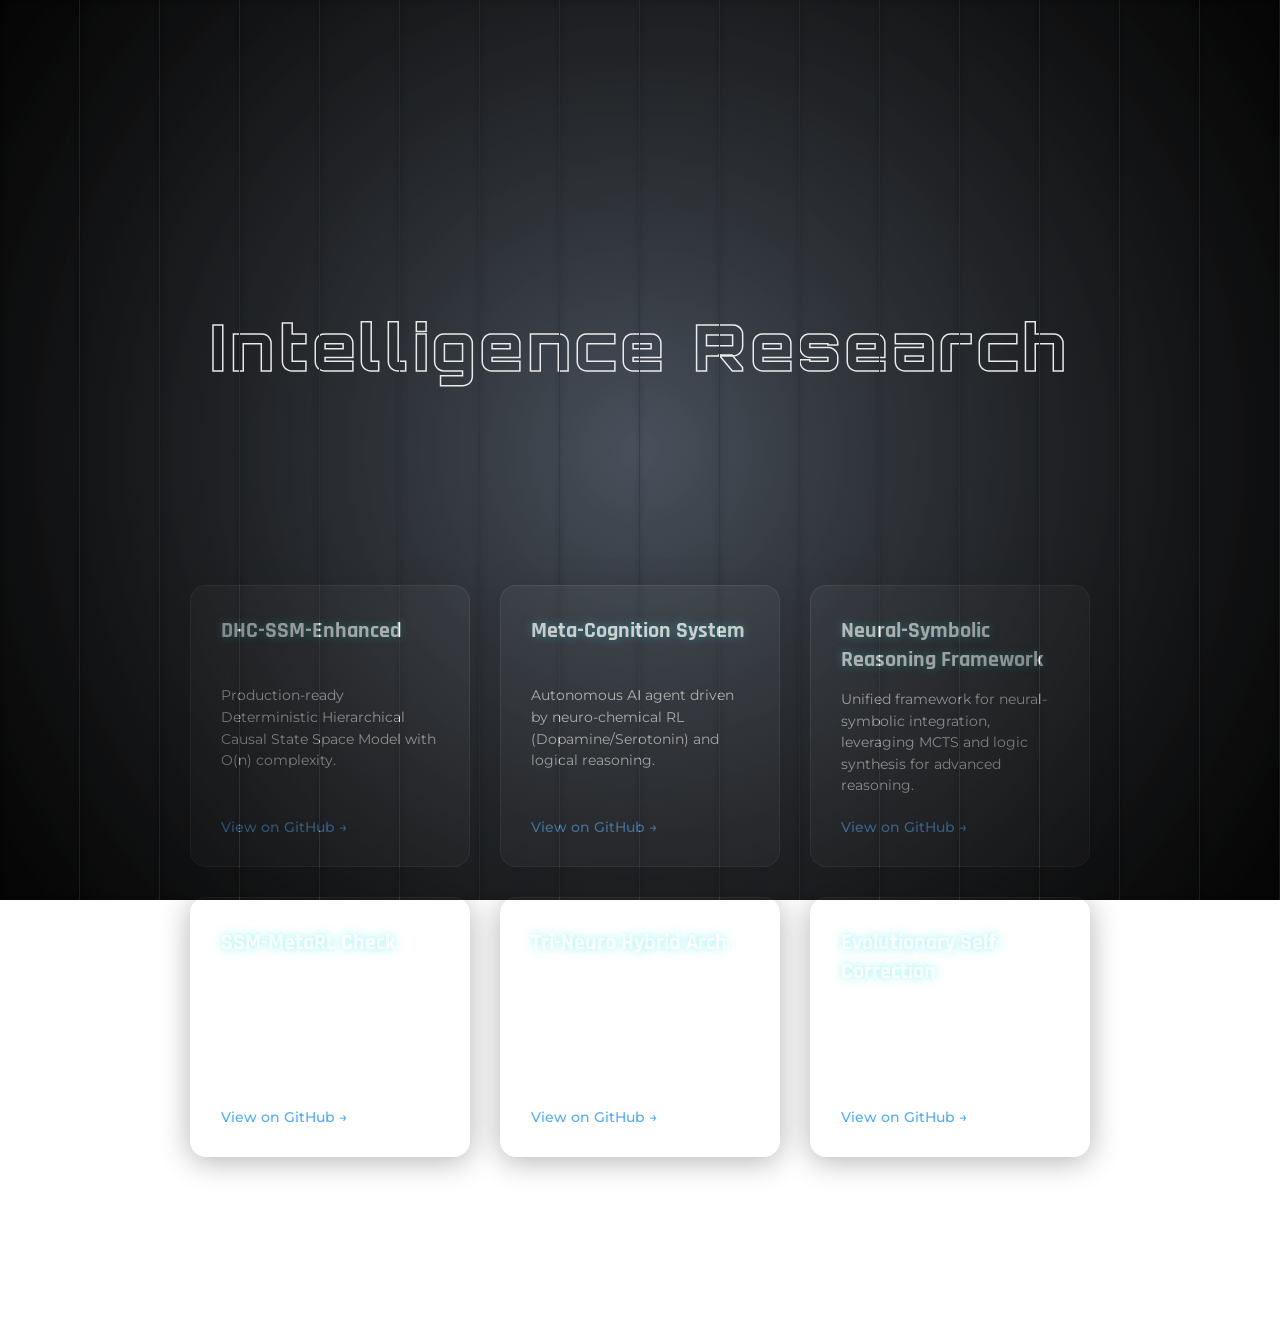
==== commit 86ba762f: "Update portfolio styling to Transparent/Glass aesthetic" ====
--- a/index.html
+++ b/index.html
@@ -7,16 +7,23 @@
     <title>Sung Hun Kwag - Advanced AI Research Portfolio</title>
 
     <!-- SEO & Social metadata for richer previews -->
-    <meta name="description" content="Portfolio of Sung Hun Kwag showcasing advanced AI research projects and open-source contributions." />
+    <meta name="description"
+        content="Portfolio of Sung Hun Kwag showcasing advanced AI research projects and open-source contributions." />
     <meta property="og:title" content="Sung Hun Kwag - Advanced AI Research Portfolio" />
-    <meta property="og:description" content="Explore cutting-edge AI projects ranging from state-space models to recursive self-improvement." />
+    <meta property="og:description"
+        content="Explore cutting-edge AI projects ranging from state-space models to recursive self-improvement." />
     <meta property="og:type" content="website" />
     <meta property="og:image" content="https://sunghunkwag.github.io/portfolio/preview.png" />
 
     <!-- Google Fonts -->
     <link rel="preconnect" href="https://fonts.googleapis.com">
     <link rel="preconnect" href="https://fonts.gstatic.com" crossorigin>
-    <link href="https://fonts.googleapis.com/css2?family=Cinzel:wght@400;700&family=Montserrat:wght@300;500;700&display=swap" rel="stylesheet">
+    <link
+        href="https://fonts.googleapis.com/css2?family=Cinzel:wght@400;700&family=Montserrat:wght@300;500;700&display=swap"
+        rel="stylesheet">
+    <link
+        href="https://fonts.googleapis.com/css2?family=Orbitron:wght@400;700;900&family=Rajdhani:wght@500;700&display=swap"
+        rel="stylesheet">
 
     <!-- Inline styles for a sleek, glassmorphic aesthetic -->
     <style>
@@ -31,10 +38,14 @@
             font-family: 'Montserrat', sans-serif;
             color: #ffffff;
             overflow-x: hidden;
-            height: 100vh;
+            overflow-y: scroll;
+            /* Enable scrolling */
+            min-height: 100vh;
+            height: auto;
             display: flex;
             justify-content: center;
-            align-items: center;
+            align-items: flex-start;
+            /* Align to top so content grows down */
         }
 
         /* Background Neutral */
@@ -44,27 +55,29 @@
             left: 0;
             width: 100%;
             height: 100%;
-            background:
-                radial-gradient(120% 80% at 20% 10%, rgba(90, 136, 255, 0.28) 0%, rgba(0, 0, 0, 0) 45%),
-                radial-gradient(100% 70% at 80% 20%, rgba(105, 221, 255, 0.2) 0%, rgba(0, 0, 0, 0) 42%),
-                radial-gradient(circle at center, #1a2233 0%, #05070d 62%, #000000 100%);
-            animation: bgDrift 14s ease-in-out infinite alternate;
+            /* Radial gradient for vignette effect */
+            background: radial-gradient(circle at center, #1f2937 0%, #000000 100%);
             z-index: -1;
         }
 
+        /* 3D Perspective Container */
         /* 3D Perspective Container */
         .full-screen-3d-stage {
-            perspective: 4200px;
-            perspective-origin: 50% 24%;
-            width: 100vw;
-            height: 100vh;
-            overflow: hidden;
-            position: fixed;
+            perspective: 3000px;
+
+            /* Full Screen - No black bars */
+            position: absolute;
             top: 0;
             left: 0;
+            width: 100%;
+            height: 100vh;
+
+            overflow: hidden;
             z-index: 100;
-            pointer-events: none; /* allow underlying elements to be clickable */
-            transform-style: preserve-3d;
+            pointer-events: none;
+            /* allow underlying elements to be clickable */
+
+            container-type: size;
         }
 
         .title-plate-wrapper {
@@ -76,45 +89,6 @@
             transform-style: preserve-3d;
             display: flex;
             pointer-events: none;
-            animation: stageDrift 11s ease-in-out infinite;
-        }
-
-        .merge-aura,
-        .merge-rings {
-            position: absolute;
-            inset: -18%;
-            opacity: 0;
-            pointer-events: none;
-            mix-blend-mode: screen;
-        }
-
-        .merge-aura {
-            z-index: 99;
-            transform: translateZ(-150px) scale(0.86);
-            background:
-                radial-gradient(circle at 50% 50%, rgba(160, 238, 255, 0.52) 0%, rgba(93, 180, 255, 0.18) 24%, rgba(0, 0, 0, 0) 58%),
-                radial-gradient(circle at 40% 42%, rgba(124, 214, 255, 0.2) 0%, rgba(0, 0, 0, 0) 36%),
-                conic-gradient(from 0deg at 50% 50%, rgba(113, 209, 255, 0) 0deg, rgba(113, 209, 255, 0.26) 38deg, rgba(113, 209, 255, 0.04) 80deg, rgba(129, 171, 255, 0.2) 128deg, rgba(129, 171, 255, 0) 190deg, rgba(113, 209, 255, 0.24) 245deg, rgba(113, 209, 255, 0) 360deg);
-            filter: blur(2px) saturate(130%);
-        }
-
-        .merge-rings {
-            z-index: 98;
-            transform: translateZ(-120px) scale(0.92);
-            background:
-                radial-gradient(circle at center, rgba(209, 244, 255, 0.58) 0 2%, rgba(180, 232, 255, 0.22) 3.2%, rgba(0, 0, 0, 0) 6%),
-                radial-gradient(circle at center, rgba(155, 221, 255, 0.34) 0 14%, rgba(0, 0, 0, 0) 18%),
-                radial-gradient(circle at center, rgba(145, 213, 255, 0.24) 22%, rgba(0, 0, 0, 0) 28%),
-                radial-gradient(circle at center, rgba(127, 198, 255, 0.18) 34%, rgba(0, 0, 0, 0) 40%);
-            filter: blur(0.5px);
-        }
-
-        .merge-aura.active {
-            animation: astralBloom 2.1s cubic-bezier(0.22, 1, 0.36, 1) forwards;
-        }
-
-        .merge-rings.active {
-            animation: ringPulse 1.6s cubic-bezier(0.22, 1, 0.36, 1) forwards;
         }
 
         /* Static title displayed after the slat animation finishes */
@@ -122,13 +96,16 @@
             position: absolute;
             top: 0;
             left: 0;
-            width: 100vw;
-            height: 100vh;
+            width: 100%;
+            height: 100%;
+            /* Cover full screen for alignment, but pointer-events: none allows clicks */
             display: flex;
             flex-direction: column;
             justify-content: flex-start;
             align-items: center;
-            padding-top: 15vh;
+            padding-top: 35vh;
+            /* Safe vertical position */
+            /* Matches slat animation end position relative to container */
             z-index: 101;
             opacity: 0;
             pointer-events: none;
@@ -138,7 +115,7 @@
             animation: singleSequenceFade 8s cubic-bezier(0.25, 1, 0.5, 1) forwards;
         }
 
-        /* Unified sequence for the static title – holds then stays visible */
+        /* Unified sequence for the static title -> holds then stays visible */
         @keyframes singleSequenceFade {
             0% {
                 opacity: 1;
@@ -146,9 +123,11 @@
                 transform: scale(1);
                 letter-spacing: -2px;
             }
+
             20% {
                 opacity: 1;
             }
+
             100% {
                 opacity: 1;
                 text-shadow: 0 10px 30px rgba(0, 0, 0, 0.8);
@@ -158,14 +137,24 @@
 
         /* Title typography */
         .plate-main-text {
-            font-size: 5vw;
-            font-weight: 800;
-            text-transform: uppercase;
-            letter-spacing: -2px;
+            font-size: clamp(2.5rem, 5vw, 6rem);
+            font-weight: 900;
+            /* Extra bold for impact */
+            font-family: 'Orbitron', sans-serif;
+            /* AI / Sci-Fi Font */
+            /* text-transform: uppercase; removed for mixed case */
+            letter-spacing: 4px;
+            /* Premium wide spacing */
             line-height: 1;
             margin: 0;
-            color: #ffffff;
-            text-shadow: 0 10px 30px rgba(0, 0, 0, 0.8);
+
+            /* Transparent / Glass / Wireframe Style */
+            color: transparent;
+            -webkit-text-stroke: 1.5px rgba(255, 255, 255, 0.9);
+            /* Crisp White Outline */
+            background: none;
+            text-shadow: none;
+            filter: none;
         }
 
         /* Slat styles */
@@ -175,37 +164,13 @@
             background-color: rgba(255, 255, 255, 0.05);
             overflow: hidden;
             clip-path: inset(0px);
-            transform-style: preserve-3d;
+            transform-style: flat;
             transform-origin: left center;
             border-right: 1px solid rgba(255, 255, 255, 0.05);
             opacity: 0;
             backface-visibility: hidden;
-            will-change: transform, filter;
-            box-shadow: inset 0 0 28px rgba(255, 255, 255, 0.08), 0 18px 45px rgba(0, 0, 0, 0.45);
-        }
-
-        .slat::before {
-            content: "";
-            position: absolute;
-            inset: 0;
-            background: linear-gradient(118deg, rgba(255, 255, 255, 0.22), rgba(255, 255, 255, 0));
-            mix-blend-mode: screen;
-            opacity: 0;
-            transform: translateZ(40px);
-            animation: slatSheen var(--slat-duration, 4s) ease-out forwards;
-            animation-delay: var(--slat-delay, 0s);
-        }
-
-        .slat::after {
-            content: "";
-            position: absolute;
-            inset: -15%;
-            background: radial-gradient(circle at 30% 20%, rgba(136, 224, 255, 0.3), rgba(0, 0, 0, 0));
-            mix-blend-mode: screen;
-            opacity: 0;
-            filter: blur(14px);
-            animation: slatEdgeBloom calc(var(--slat-duration, 4s) * 1.08) ease-out forwards;
-            animation-delay: var(--slat-delay, 0s);
+            will-change: transform;
+            pointer-events: none;
         }
 
         .slat-content {
@@ -216,14 +181,13 @@
             flex-direction: column;
             justify-content: flex-start;
             align-items: center;
-            padding-top: 15vh;
+            padding-top: 35vh;
             color: #ffffff;
             font-family: 'Montserrat', sans-serif;
             white-space: nowrap;
-            background: radial-gradient(circle at center, rgba(255, 255, 255, 0.17) 0%, rgba(5, 10, 24, 0.88) 100%);
-            backdrop-filter: blur(7px);
-            -webkit-backdrop-filter: blur(7px);
-            transform: translateZ(110px);
+            background: radial-gradient(circle at center, rgba(255, 255, 255, 0.1) 0%, rgba(0, 0, 0, 0.8) 100%);
+            backdrop-filter: blur(5px);
+            -webkit-backdrop-filter: blur(5px);
         }
 
         /* Main container for name and projects */
@@ -232,46 +196,54 @@
             z-index: 10;
             width: 90%;
             max-width: 1200px;
-            height: 100%;
+            min-height: 100vh;
+            height: auto;
             display: flex;
             flex-direction: column;
-            justify-content: space-between;
-            padding: 5vh 0;
+            justify-content: flex-start;
+            /* Stack from top */
+            padding-top: 65vh;
+            /* Ensure content starts below the fixed title */
+            padding-bottom: 50px;
             pointer-events: none;
         }
 
         /* Hero section containing the name */
         #hero {
-            flex: 1;
-            display: flex;
-            flex-direction: column;
+            flex: 0 0 auto;
+            display: flex;
             justify-content: center;
             align-items: center;
-            text-align: center;
-            margin-bottom: 50px;
+            width: 100%;
+            padding: 20px 0;
+            margin: 0;
             pointer-events: none;
+            opacity: 0.6;
         }
 
         .name-container {
             display: flex;
             align-items: center;
-            gap: 15px;
-            margin-top: 20px;
+            justify-content: center;
+            gap: 10px;
+            margin: 0;
             z-index: 201;
         }
 
-        .eng-name, .kor-name {
-            font-family: 'Montserrat', sans-serif;
-            font-weight: 300;
-            font-size: 1.5rem;
+        .eng-name,
+        .kor-name {
+            font-family: 'Rajdhani', sans-serif;
+            font-weight: 600;
+            font-size: 1.25rem;
             letter-spacing: 2px;
-            color: rgba(255, 255, 255, 1.0);
-            text-shadow: 1px 1px 3px rgba(0, 0, 0, 0.9);
-        }
+            color: #ffffff;
+            text-shadow: none;
+        }
+
         .separator {
-            color: rgba(255, 255, 255, 0.8);
-            font-size: 1.2rem;
-            text-shadow: 1px 1px 2px rgba(0, 0, 0, 0.8);
+            color: rgba(255, 255, 255, 0.2);
+            font-size: 0.75rem;
+            text-shadow: none;
         }
 
         /* Projects section */
@@ -302,25 +274,31 @@
             flex-direction: column;
             justify-content: space-between;
         }
+
         .glass-card:hover {
             transform: translateY(-10px) scale(1.02);
             background: rgba(255, 255, 255, 0.1);
             border-color: rgba(255, 255, 255, 0.6);
             box-shadow: 0 0 20px rgba(255, 255, 255, 0.2);
         }
+
         .glass-card h3 {
-            font-size: 1.2rem;
+            font-family: 'Rajdhani', sans-serif;
+            font-size: 1.4rem;
             font-weight: 700;
             margin-bottom: 15px;
             color: #fff;
-            text-shadow: 1px 1px 2px rgba(0, 0, 0, 0.8);
-        }
+            text-shadow: 0 0 10px rgba(0, 242, 254, 0.5);
+            /* Neon glow */
+        }
+
         .glass-card p {
             font-size: 0.9rem;
             line-height: 1.5;
             color: rgba(255, 255, 255, 0.9);
             margin-bottom: 20px;
         }
+
         .repo-link a {
             text-decoration: none;
             color: #4facfe;
@@ -328,111 +306,38 @@
             font-weight: 500;
             transition: color 0.3s;
         }
+
         .repo-link a:hover {
             color: #00f2fe;
         }
+
         /* Removed repo-meta styling as dynamic metadata is no longer used */
 
         /* Animation keyframes for slats reveal */
-        @keyframes bgDrift {
+        @keyframes fullScreenReveal {
+
+            /* Enhanced 3D reveal with depth and overshoot for a premium feel */
             0% {
-                filter: saturate(1) brightness(1);
-                transform: scale(1);
-            }
+                transform: rotateY(-90deg) translateZ(-300px);
+                opacity: 1;
+                filter: brightness(0.4);
+                background-color: rgba(255, 255, 255, 0.15);
+                border-right: 1px solid rgba(255, 255, 255, 0.4);
+            }
+
+            70% {
+                transform: rotateY(10deg) translateZ(40px);
+                filter: brightness(1.2);
+                background-color: rgba(255, 255, 255, 0.1);
+                border-right: 1px solid rgba(255, 255, 255, 0.2);
+            }
+
             100% {
-                filter: saturate(1.1) brightness(1.06);
-                transform: scale(1.03);
-            }
-        }
-
-        @keyframes fullScreenReveal {
-            0% {
-                transform: rotateY(calc(-96deg + var(--tilt-y, 0deg))) rotateX(var(--tilt-x, 0deg)) translateZ(calc(-360px - var(--depth, 0px))) scaleX(0.93);
-                opacity: 0;
-                filter: brightness(0.35) saturate(0.8);
-                background-color: rgba(255, 255, 255, 0.16);
-                border-right: 1px solid rgba(255, 255, 255, 0.34);
-            }
-            20% {
+                transform: rotateY(0deg) translateZ(0);
                 opacity: 1;
-            }
-            64% {
-                transform: rotateY(calc(14deg + (var(--tilt-y, 0deg) * 0.2))) rotateX(calc(var(--tilt-x, 0deg) * -0.12)) translateZ(62px) scaleX(1.015);
-                filter: brightness(1.25) saturate(1.1);
-                background-color: rgba(255, 255, 255, 0.09);
-            }
-            100% {
-                transform: rotateY(0deg) rotateX(0deg) translateZ(0) scaleX(1);
-                opacity: 1;
-                filter: brightness(1) saturate(1);
+                filter: brightness(1);
                 background-color: rgba(255, 255, 255, 0.05);
                 border-right: 1px solid rgba(255, 255, 255, 0.05);
-            }
-        }
-
-        @keyframes slatSheen {
-            0% { opacity: 0; }
-            58% { opacity: 0.2; }
-            100% { opacity: 0.06; }
-        }
-
-        @keyframes slatEdgeBloom {
-            0% {
-                opacity: 0;
-                transform: scale(0.9) translateZ(18px);
-            }
-            65% {
-                opacity: 0.34;
-                transform: scale(1.08) translateZ(110px);
-            }
-            100% {
-                opacity: 0.1;
-                transform: scale(1.1) translateZ(128px);
-            }
-        }
-
-        @keyframes astralBloom {
-            0% {
-                opacity: 0;
-                transform: translateZ(-150px) scale(0.86) rotate(0deg);
-            }
-            25% {
-                opacity: 0.95;
-                transform: translateZ(-48px) scale(1.04) rotate(4deg);
-            }
-            62% {
-                opacity: 0.3;
-                transform: translateZ(-16px) scale(1.12) rotate(9deg);
-            }
-            100% {
-                opacity: 0;
-                transform: translateZ(0) scale(1.16) rotate(12deg);
-            }
-        }
-
-        @keyframes ringPulse {
-            0% {
-                opacity: 0;
-                transform: translateZ(-120px) scale(0.92);
-            }
-            35% {
-                opacity: 0.7;
-                transform: translateZ(-40px) scale(1.03);
-            }
-            100% {
-                opacity: 0;
-                transform: translateZ(30px) scale(1.18);
-            }
-        }
-
-
-        @keyframes stageDrift {
-            0%,
-            100% {
-                transform: translateZ(0) rotateX(0deg) rotateY(0deg);
-            }
-            50% {
-                transform: translateZ(18px) rotateX(1.4deg) rotateY(-1.8deg);
             }
         }
 
@@ -442,11 +347,13 @@
             animation: fadeInUp 1.5s ease-out forwards;
             animation-delay: 3.5s;
         }
+
         .fade-in-3 {
             opacity: 0;
             animation: fadeInUp 1.5s ease-out forwards;
             animation-delay: 4.5s;
         }
+
         @keyframes fadeInUp {
             to {
                 opacity: 1;
@@ -459,6 +366,7 @@
             .plate-main-text {
                 font-size: 2.5rem;
             }
+
             .glass-card {
                 width: 100%;
                 max-width: 350px;
@@ -471,25 +379,18 @@
     <!-- Dark backdrop -->
     <div class="bg-neutral" aria-hidden="true"></div>
     <!-- Main content -->
-    <div class="container">
+    <!-- 3D title reveal stage (Moved out of container for full screen) -->
+    <div class="full-screen-3d-stage">
+        <div class="title-plate-wrapper"><!-- slats inserted here via JS --></div>
+        <div id="static-title-container" class="title-plate-static">
+            <h1 class="plate-main-text">Intelligence Research</h1>
+        </div>
+    </div>
+    <div class="container" style="padding-top: 65vh;">
         <!-- 3D title reveal stage -->
-        <div class="full-screen-3d-stage">
-            <div id="merge-aura" class="merge-aura" aria-hidden="true"></div>
-            <div id="merge-rings" class="merge-rings" aria-hidden="true"></div>
-            <div class="title-plate-wrapper"><!-- slats inserted here via JS --></div>
-            <div id="static-title-container" class="title-plate-static">
-                <h1 class="plate-main-text">ADVANCED AI SYSTEM</h1>
-            </div>
-        </div>
-        <!-- Name under the title -->
-        <header id="hero">
-            <div style="height: 20vh;"></div>
-            <div class="name-container fade-in-2">
-                <h2 class="eng-name">Sung Hun Kwag</h2>
-                <span class="separator">|</span>
-                <h2 class="kor-name">곽성훈</h2>
-            </div>
-        </header>
+
+
+        <!-- Name under the title (Removed spacer, using padding-top on container) -->
         <!-- Portfolio cards -->
         <section id="projects" class="fade-in-3">
             <!-- Each card includes a repo-meta placeholder updated via JS -->
@@ -501,82 +402,89 @@
                     <a href="https://github.com/sunghunkwag/DHC-SSM-Enhanced" target="_blank">View on GitHub &rarr;</a>
                 </div>
             </div>
-            <div class="glass-card" onclick="window.open('https://github.com/sunghunkwag/Advanced-AI-Meta-Cognition-System', '_blank')">
+            <div class="glass-card"
+                onclick="window.open('https://github.com/sunghunkwag/Advanced-AI-Meta-Cognition-System', '_blank')">
                 <h3>Meta-Cognition System</h3>
                 <p>Autonomous AI agent driven by neuro‑chemical RL (Dopamine/Serotonin) and logical reasoning.</p>
                 <!-- metadata placeholder removed -->
                 <div class="repo-link">
-                    <a href="https://github.com/sunghunkwag/Advanced-AI-Meta-Cognition-System" target="_blank">View on GitHub &rarr;</a>
+                    <a href="https://github.com/sunghunkwag/Advanced-AI-Meta-Cognition-System" target="_blank">View on
+                        GitHub &rarr;</a>
                 </div>
             </div>
-            <div class="glass-card" onclick="window.open('https://github.com/sunghunkwag/heterogeneous-agent-swarm', '_blank')">
-                <h3>Heterogeneous Agent Swarm</h3>
-                <p>Multi-agent orchestration framework for heterogeneous AI teams collaborating on complex research tasks.</p>
+            <div class="glass-card"
+                onclick="window.open('https://github.com/sunghunkwag/Neural-Symbolic-Reasoning-Framework', '_blank')">
+                <h3>Neural-Symbolic Reasoning Framework</h3>
+                <p>Unified framework for neural-symbolic integration, leveraging MCTS and logic synthesis for advanced
+                    reasoning.</p>
                 <!-- metadata placeholder removed -->
                 <div class="repo-link">
-                    <a href="https://github.com/sunghunkwag/heterogeneous-agent-swarm" target="_blank">View on GitHub &rarr;</a>
+                    <a href="https://github.com/sunghunkwag/Neural-Symbolic-Reasoning-Framework" target="_blank">View on
+                        GitHub &rarr;</a>
                 </div>
             </div>
-            <div class="glass-card" onclick="window.open('https://github.com/sunghunkwag/SSM-MetaRL-TestCompute', '_blank')">
+            <div class="glass-card"
+                onclick="window.open('https://github.com/sunghunkwag/SSM-MetaRL-TestCompute', '_blank')">
                 <h3>SSM-MetaRL Check</h3>
                 <p>Unified Meta‑RL benchmark for state‑space models (SSM) with automated adaptation pipelines.</p>
                 <!-- metadata placeholder removed -->
                 <div class="repo-link">
-                    <a href="https://github.com/sunghunkwag/SSM-MetaRL-TestCompute" target="_blank">View on GitHub &rarr;</a>
+                    <a href="https://github.com/sunghunkwag/SSM-MetaRL-TestCompute" target="_blank">View on GitHub
+                        &rarr;</a>
                 </div>
             </div>
-            <div class="glass-card" onclick="window.open('https://github.com/sunghunkwag/Tri-Neuro-Hybrid-Architecture', '_blank')">
+            <div class="glass-card"
+                onclick="window.open('https://github.com/sunghunkwag/Tri-Neuro-Hybrid-Architecture', '_blank')">
                 <h3>Tri-Neuro Hybrid Arch</h3>
                 <p>Next‑gen hybrid architecture integrating multiple neural paradigms for robust intelligence.</p>
                 <!-- metadata placeholder removed -->
                 <div class="repo-link">
-                    <a href="https://github.com/sunghunkwag/Tri-Neuro-Hybrid-Architecture" target="_blank">View on GitHub &rarr;</a>
+                    <a href="https://github.com/sunghunkwag/Tri-Neuro-Hybrid-Architecture" target="_blank">View on
+                        GitHub &rarr;</a>
                 </div>
             </div>
-            <div class="glass-card" onclick="window.open('https://github.com/sunghunkwag/Runtime-Evolutionary-Self-Correction-via-AST-Guided-Grammar-Induction', '_blank')">
+            <div class="glass-card"
+                onclick="window.open('https://github.com/sunghunkwag/Runtime-Evolutionary-Self-Correction-via-AST-Guided-Grammar-Induction', '_blank')">
                 <h3>Evolutionary Self-Correction</h3>
                 <p>Single‑file recursive self‑improvement engine evolving Python programs via AST analysis.</p>
                 <!-- metadata placeholder removed -->
                 <div class="repo-link">
-                    <a href="https://github.com/sunghunkwag/Runtime-Evolutionary-Self-Correction-via-AST-Guided-Grammar-Induction" target="_blank">View on GitHub &rarr;</a>
+                    <a href="https://github.com/sunghunkwag/Runtime-Evolutionary-Self-Correction-via-AST-Guided-Grammar-Induction"
+                        target="_blank">View on GitHub &rarr;</a>
                 </div>
             </div>
         </section>
+
+        <!-- Name at bottom -->
+        <header id="hero" class="fade-in-2">
+            <div class="name-container">
+                <h2 class="eng-name">Sung Hun Kwag</h2>
+                <span class="separator">|</span>
+                <h2 class="kor-name">곽성훈</h2>
+            </div>
+        </header>
     </div>
     <!-- JavaScript: build slats and fetch repo metadata -->
     <script>
-        document.addEventListener('DOMContentLoaded', () => {
+        window.addEventListener('load', () => {
             /* Configuration for slat animation */
-            const NUM_SLATS = 22; // more slats for richer, finer merge detail
-            const ANIMATION_DURATION = 4.6;
-            const STAGGER_DELAY = 0.09;
+            const NUM_SLATS = 16; // increased number of slats for a smoother reveal
+            const ANIMATION_DURATION = 4.0;
+            const STAGGER_DELAY = 0.15;
             function createFullScreenSlats() {
                 const wrapper = document.querySelector('.title-plate-wrapper');
-                const mergeAura = document.getElementById('merge-aura');
-                const mergeRings = document.getElementById('merge-rings');
                 const titleTextSource = document.querySelector('#static-title-container .plate-main-text').outerHTML;
-                wrapper.innerHTML = '';
-                buildMergeParticles(particles);
-
-                const screenWidth = window.innerWidth;
+                wrapper.innerHTML = "";
+                // Use getBoundingClientRect for precise rendered width
+                const screenWidth = wrapper.getBoundingClientRect().width;
                 const slatWidth = screenWidth / NUM_SLATS;
                 for (let i = 0; i < NUM_SLATS; i++) {
                     const slat = document.createElement('div');
                     slat.classList.add('slat');
                     slat.style.width = `${slatWidth}px`;
-                    slat.style.position = 'absolute';
+                    slat.style.position = "absolute";
                     slat.style.left = `${i * slatWidth}px`;
                     slat.style.zIndex = 100 + i;
-                    const centerBias = (i / (NUM_SLATS - 1)) - 0.5;
-                    const tilt = centerBias * 14;
-                    const depth = Math.abs(centerBias) * -120;
-                    slat.style.setProperty('--tilt', `${tilt.toFixed(2)}deg`);
-                    slat.style.setProperty('--depth', `${depth.toFixed(2)}px`);
-                    slat.style.setProperty('--tilt-mid', `${(tilt * 0.35).toFixed(2)}deg`);
-                    slat.style.setProperty('--tilt-end', `${(Math.abs(tilt) * 0.2).toFixed(2)}deg`);
-                    slat.style.setProperty('--depth-mid', `${(depth * 0.24).toFixed(2)}px`);
-                    slat.style.setProperty('--slat-delay', `${(i * STAGGER_DELAY).toFixed(3)}s`);
-                    slat.style.setProperty('--slat-duration', `${ANIMATION_DURATION}s`);
                     const content = document.createElement('div');
                     content.classList.add('slat-content');
                     content.innerHTML = titleTextSource;
@@ -584,25 +492,10 @@
                     content.style.left = `-${i * slatWidth}px`;
                     slat.appendChild(content);
                     wrapper.appendChild(slat);
-                    slat.style.setProperty('--slat-delay', `${i * STAGGER_DELAY}s`);
-                    slat.style.setProperty('--slat-duration', `${ANIMATION_DURATION}s`);
-                    const spread = (i / (NUM_SLATS - 1)) - 0.5;
-                    slat.style.setProperty('--tilt-y', `${spread * 16}deg`);
-                    slat.style.setProperty('--tilt-x', `${Math.cos(i * 0.68) * 8}deg`);
-                    slat.style.setProperty('--depth', `${Math.abs(spread) * 120}px`);
-                    slat.style.animation = `fullScreenReveal ${ANIMATION_DURATION}s cubic-bezier(0.22, 1, 0.36, 1) forwards`;
+                    slat.style.animation = `fullScreenReveal ${ANIMATION_DURATION}s cubic-bezier(0.25, 1, 0.5, 1) forwards`;
                     slat.style.animationDelay = `${i * STAGGER_DELAY}s`;
-
                     if (i === NUM_SLATS - 1) {
                         const totalTime = (ANIMATION_DURATION + (i * STAGGER_DELAY)) * 1000;
-                        const burstStartTime = Math.max(totalTime - 560, 0);
-                        setTimeout(() => {
-                            [mergeAura, mergeRings].forEach((layer) => {
-                                layer.classList.remove('active');
-                                void layer.offsetWidth;
-                                layer.classList.add('active');
-                            });
-                        }, burstStartTime);
                         setTimeout(() => {
                             wrapper.style.display = 'none';
                             const staticTitle = document.getElementById('static-title-container');
@@ -611,13 +504,11 @@
                     }
                 }
             }
-            // Initiate slats after a short delay
-            setTimeout(() => {
-                createFullScreenSlats();
-            }, 100);
+            // Initiate slats immediately on load
+            createFullScreenSlats();
             // Dynamic metadata fetching has been removed for a cleaner presentation.
         });
     </script>
 </body>
 
-</html>
+</html>
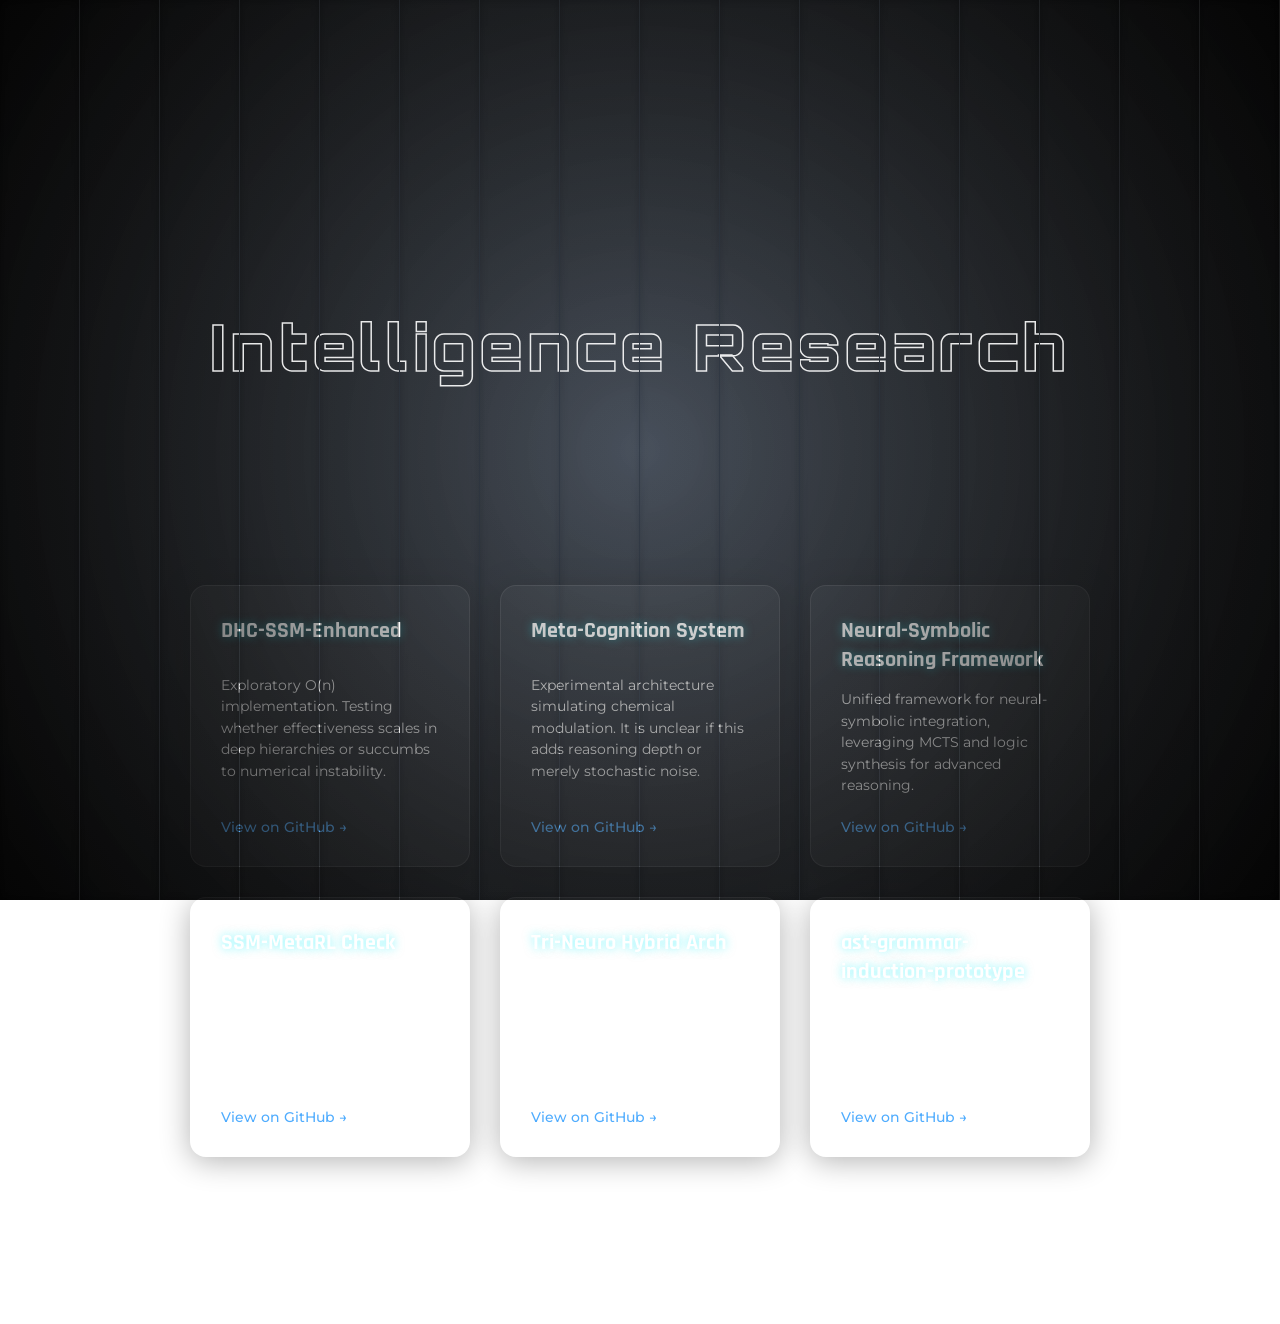
==== commit daadf705: "Final Pure Static Release (No Jekyll, No History)" ====
--- a/index.html
+++ b/index.html
@@ -396,7 +396,9 @@
             <!-- Each card includes a repo-meta placeholder updated via JS -->
             <div class="glass-card" onclick="window.open('https://github.com/sunghunkwag/DHC-SSM-Enhanced', '_blank')">
                 <h3>DHC-SSM-Enhanced</h3>
-                <p>Production‑ready Deterministic Hierarchical Causal State Space Model with O(n) complexity.</p>
+                <!-- REVISED: emphasizing exploration and failure modes -->
+                <p>Exploratory O(n) implementation. Testing whether effectiveness scales in deep hierarchies or succumbs
+                    to numerical instability.</p>
                 <!-- metadata placeholder removed -->
                 <div class="repo-link">
                     <a href="https://github.com/sunghunkwag/DHC-SSM-Enhanced" target="_blank">View on GitHub &rarr;</a>
@@ -405,7 +407,9 @@
             <div class="glass-card"
                 onclick="window.open('https://github.com/sunghunkwag/Advanced-AI-Meta-Cognition-System', '_blank')">
                 <h3>Meta-Cognition System</h3>
-                <p>Autonomous AI agent driven by neuro‑chemical RL (Dopamine/Serotonin) and logical reasoning.</p>
+                <!-- REVISED: removed startup tone, acknowledged uncertainty -->
+                <p>Experimental architecture simulating chemical modulation. It is unclear if this adds reasoning depth
+                    or merely stochastic noise.</p>
                 <!-- metadata placeholder removed -->
                 <div class="repo-link">
                     <a href="https://github.com/sunghunkwag/Advanced-AI-Meta-Cognition-System" target="_blank">View on
@@ -436,7 +440,9 @@
             <div class="glass-card"
                 onclick="window.open('https://github.com/sunghunkwag/Tri-Neuro-Hybrid-Architecture', '_blank')">
                 <h3>Tri-Neuro Hybrid Arch</h3>
-                <p>Next‑gen hybrid architecture integrating multiple neural paradigms for robust intelligence.</p>
+                <!-- REVISED: removed 'next-gen', highlighted integration costs -->
+                <p>Attempts to integrate disparate neural paradigms. The integration cost often outweighs individual
+                    module benefits.</p>
                 <!-- metadata placeholder removed -->
                 <div class="repo-link">
                     <a href="https://github.com/sunghunkwag/Tri-Neuro-Hybrid-Architecture" target="_blank">View on
@@ -444,16 +450,18 @@
                 </div>
             </div>
             <div class="glass-card"
-                onclick="window.open('https://github.com/sunghunkwag/Runtime-Evolutionary-Self-Correction-via-AST-Guided-Grammar-Induction', '_blank')">
-                <h3>Evolutionary Self-Correction</h3>
+                onclick="window.open('https://github.com/sunghunkwag/ast-grammar-induction-prototype', '_blank')">
+                <h3>ast-grammar-induction-prototype</h3>
                 <p>Single‑file recursive self‑improvement engine evolving Python programs via AST analysis.</p>
                 <!-- metadata placeholder removed -->
                 <div class="repo-link">
-                    <a href="https://github.com/sunghunkwag/Runtime-Evolutionary-Self-Correction-via-AST-Guided-Grammar-Induction"
-                        target="_blank">View on GitHub &rarr;</a>
+                    <a href="https://github.com/sunghunkwag/ast-grammar-induction-prototype" target="_blank">View on
+                        GitHub &rarr;</a>
                 </div>
             </div>
         </section>
+
+
 
         <!-- Name at bottom -->
         <header id="hero" class="fade-in-2">
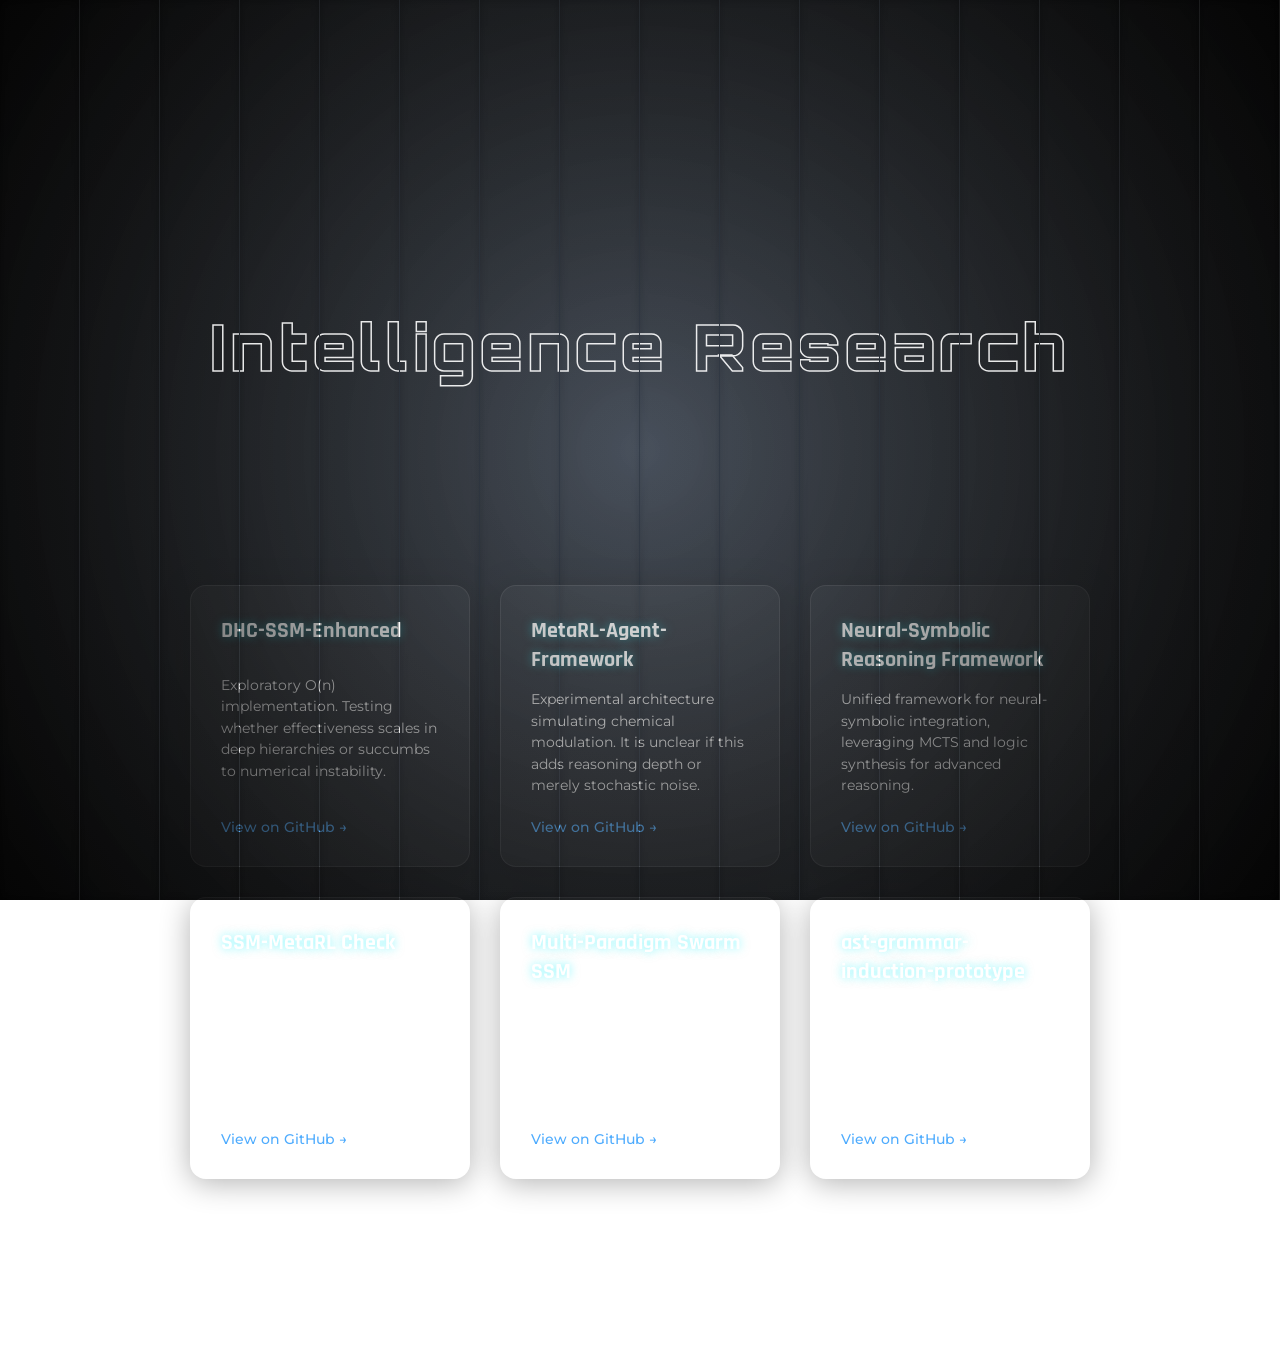
==== commit c054cf11: "Replace stale portfolio repository links" ====
--- a/index.html
+++ b/index.html
@@ -405,14 +405,14 @@
                 </div>
             </div>
             <div class="glass-card"
-                onclick="window.open('https://github.com/sunghunkwag/Advanced-AI-Meta-Cognition-System', '_blank')">
-                <h3>Meta-Cognition System</h3>
+                onclick="window.open('https://github.com/sunghunkwag/MetaRL-Agent-Framework', '_blank')">
+                <h3>MetaRL-Agent-Framework</h3>
                 <!-- REVISED: removed startup tone, acknowledged uncertainty -->
                 <p>Experimental architecture simulating chemical modulation. It is unclear if this adds reasoning depth
                     or merely stochastic noise.</p>
                 <!-- metadata placeholder removed -->
                 <div class="repo-link">
-                    <a href="https://github.com/sunghunkwag/Advanced-AI-Meta-Cognition-System" target="_blank">View on
+                    <a href="https://github.com/sunghunkwag/MetaRL-Agent-Framework" target="_blank">View on
                         GitHub &rarr;</a>
                 </div>
             </div>
@@ -438,14 +438,14 @@
                 </div>
             </div>
             <div class="glass-card"
-                onclick="window.open('https://github.com/sunghunkwag/Tri-Neuro-Hybrid-Architecture', '_blank')">
-                <h3>Tri-Neuro Hybrid Arch</h3>
+                onclick="window.open('https://github.com/sunghunkwag/Multi-Paradigm-Swarm-SSM', '_blank')">
+                <h3>Multi-Paradigm Swarm SSM</h3>
                 <!-- REVISED: removed 'next-gen', highlighted integration costs -->
                 <p>Attempts to integrate disparate neural paradigms. The integration cost often outweighs individual
                     module benefits.</p>
                 <!-- metadata placeholder removed -->
                 <div class="repo-link">
-                    <a href="https://github.com/sunghunkwag/Tri-Neuro-Hybrid-Architecture" target="_blank">View on
+                    <a href="https://github.com/sunghunkwag/Multi-Paradigm-Swarm-SSM" target="_blank">View on
                         GitHub &rarr;</a>
                 </div>
             </div>
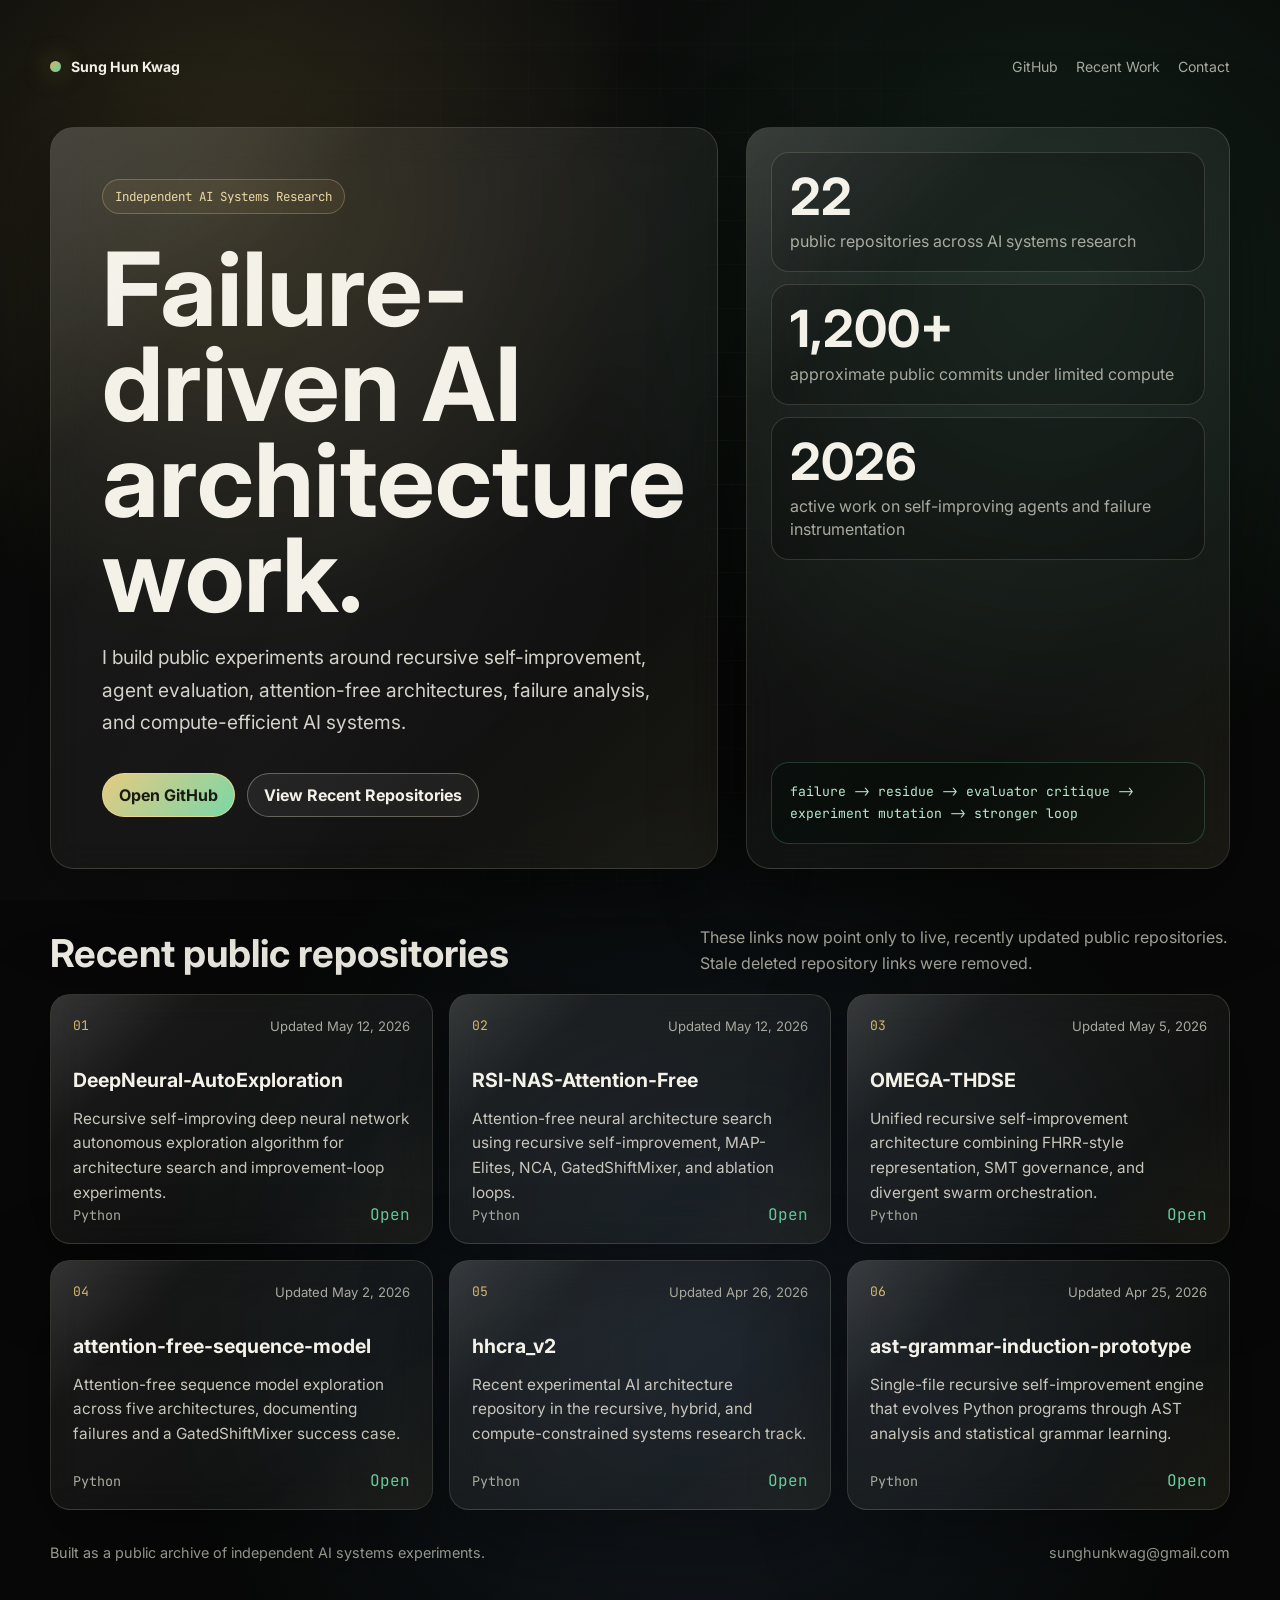
==== commit ba11b5f6: "Refresh portfolio with recent repositories" ====
--- a/index.html
+++ b/index.html
@@ -1,522 +1,513 @@
-<!DOCTYPE html>
+<!doctype html>
 <html lang="en">
-
 <head>
-    <meta charset="UTF-8">
-    <meta name="viewport" content="width=device-width, initial-scale=1.0">
-    <title>Sung Hun Kwag - Advanced AI Research Portfolio</title>
-
-    <!-- SEO & Social metadata for richer previews -->
-    <meta name="description"
-        content="Portfolio of Sung Hun Kwag showcasing advanced AI research projects and open-source contributions." />
-    <meta property="og:title" content="Sung Hun Kwag - Advanced AI Research Portfolio" />
-    <meta property="og:description"
-        content="Explore cutting-edge AI projects ranging from state-space models to recursive self-improvement." />
-    <meta property="og:type" content="website" />
-    <meta property="og:image" content="https://sunghunkwag.github.io/portfolio/preview.png" />
-
-    <!-- Google Fonts -->
-    <link rel="preconnect" href="https://fonts.googleapis.com">
-    <link rel="preconnect" href="https://fonts.gstatic.com" crossorigin>
-    <link
-        href="https://fonts.googleapis.com/css2?family=Cinzel:wght@400;700&family=Montserrat:wght@300;500;700&display=swap"
-        rel="stylesheet">
-    <link
-        href="https://fonts.googleapis.com/css2?family=Orbitron:wght@400;700;900&family=Rajdhani:wght@500;700&display=swap"
-        rel="stylesheet">
-
-    <!-- Inline styles for a sleek, glassmorphic aesthetic -->
-    <style>
-        /* Reset & Base Styles */
-        * {
-            margin: 0;
-            padding: 0;
-            box-sizing: border-box;
-        }
-
-        body {
-            font-family: 'Montserrat', sans-serif;
-            color: #ffffff;
-            overflow-x: hidden;
-            overflow-y: scroll;
-            /* Enable scrolling */
-            min-height: 100vh;
-            height: auto;
-            display: flex;
-            justify-content: center;
-            align-items: flex-start;
-            /* Align to top so content grows down */
-        }
-
-        /* Background Neutral */
-        .bg-neutral {
-            position: fixed;
-            top: 0;
-            left: 0;
-            width: 100%;
-            height: 100%;
-            /* Radial gradient for vignette effect */
-            background: radial-gradient(circle at center, #1f2937 0%, #000000 100%);
-            z-index: -1;
-        }
-
-        /* 3D Perspective Container */
-        /* 3D Perspective Container */
-        .full-screen-3d-stage {
-            perspective: 3000px;
-
-            /* Full Screen - No black bars */
-            position: absolute;
-            top: 0;
-            left: 0;
-            width: 100%;
-            height: 100vh;
-
-            overflow: hidden;
-            z-index: 100;
-            pointer-events: none;
-            /* allow underlying elements to be clickable */
-
-            container-type: size;
-        }
-
-        .title-plate-wrapper {
-            position: absolute;
-            top: 0;
-            left: 0;
-            width: 100%;
-            height: 100%;
-            transform-style: preserve-3d;
-            display: flex;
-            pointer-events: none;
-        }
-
-        /* Static title displayed after the slat animation finishes */
-        .title-plate-static {
-            position: absolute;
-            top: 0;
-            left: 0;
-            width: 100%;
-            height: 100%;
-            /* Cover full screen for alignment, but pointer-events: none allows clicks */
-            display: flex;
-            flex-direction: column;
-            justify-content: flex-start;
-            align-items: center;
-            padding-top: 35vh;
-            /* Safe vertical position */
-            /* Matches slat animation end position relative to container */
-            z-index: 101;
-            opacity: 0;
-            pointer-events: none;
-        }
-
-        .title-plate-static.sequence-active {
-            animation: singleSequenceFade 8s cubic-bezier(0.25, 1, 0.5, 1) forwards;
-        }
-
-        /* Unified sequence for the static title -> holds then stays visible */
-        @keyframes singleSequenceFade {
-            0% {
-                opacity: 1;
-                filter: blur(0px);
-                transform: scale(1);
-                letter-spacing: -2px;
-            }
-
-            20% {
-                opacity: 1;
-            }
-
-            100% {
-                opacity: 1;
-                text-shadow: 0 10px 30px rgba(0, 0, 0, 0.8);
-                letter-spacing: -2px;
-            }
-        }
-
-        /* Title typography */
-        .plate-main-text {
-            font-size: clamp(2.5rem, 5vw, 6rem);
-            font-weight: 900;
-            /* Extra bold for impact */
-            font-family: 'Orbitron', sans-serif;
-            /* AI / Sci-Fi Font */
-            /* text-transform: uppercase; removed for mixed case */
-            letter-spacing: 4px;
-            /* Premium wide spacing */
-            line-height: 1;
-            margin: 0;
-
-            /* Transparent / Glass / Wireframe Style */
-            color: transparent;
-            -webkit-text-stroke: 1.5px rgba(255, 255, 255, 0.9);
-            /* Crisp White Outline */
-            background: none;
-            text-shadow: none;
-            filter: none;
-        }
-
-        /* Slat styles */
-        .slat {
-            height: 100%;
-            position: relative;
-            background-color: rgba(255, 255, 255, 0.05);
-            overflow: hidden;
-            clip-path: inset(0px);
-            transform-style: flat;
-            transform-origin: left center;
-            border-right: 1px solid rgba(255, 255, 255, 0.05);
-            opacity: 0;
-            backface-visibility: hidden;
-            will-change: transform;
-            pointer-events: none;
-        }
-
-        .slat-content {
-            position: absolute;
-            top: 0;
-            height: 100%;
-            display: flex;
-            flex-direction: column;
-            justify-content: flex-start;
-            align-items: center;
-            padding-top: 35vh;
-            color: #ffffff;
-            font-family: 'Montserrat', sans-serif;
-            white-space: nowrap;
-            background: radial-gradient(circle at center, rgba(255, 255, 255, 0.1) 0%, rgba(0, 0, 0, 0.8) 100%);
-            backdrop-filter: blur(5px);
-            -webkit-backdrop-filter: blur(5px);
-        }
-
-        /* Main container for name and projects */
-        .container {
-            position: relative;
-            z-index: 10;
-            width: 90%;
-            max-width: 1200px;
-            min-height: 100vh;
-            height: auto;
-            display: flex;
-            flex-direction: column;
-            justify-content: flex-start;
-            /* Stack from top */
-            padding-top: 65vh;
-            /* Ensure content starts below the fixed title */
-            padding-bottom: 50px;
-            pointer-events: none;
-        }
-
-        /* Hero section containing the name */
-        #hero {
-            flex: 0 0 auto;
-            display: flex;
-            justify-content: center;
-            align-items: center;
-            width: 100%;
-            padding: 20px 0;
-            margin: 0;
-            pointer-events: none;
-            opacity: 0.6;
-        }
-
-        .name-container {
-            display: flex;
-            align-items: center;
-            justify-content: center;
-            gap: 10px;
-            margin: 0;
-            z-index: 201;
-        }
-
-        .eng-name,
-        .kor-name {
-            font-family: 'Rajdhani', sans-serif;
-            font-weight: 600;
-            font-size: 1.25rem;
-            letter-spacing: 2px;
-            color: #ffffff;
-            text-shadow: none;
-        }
-
-        .separator {
-            color: rgba(255, 255, 255, 0.2);
-            font-size: 0.75rem;
-            text-shadow: none;
-        }
-
-        /* Projects section */
-        #projects {
-            display: flex;
-            flex-wrap: wrap;
-            justify-content: center;
-            gap: 30px;
-            padding-bottom: 50px;
-            z-index: 200;
-            position: relative;
-            pointer-events: auto;
-        }
-
-        /* Card styling */
-        .glass-card {
-            background: rgba(255, 255, 255, 0.05);
-            backdrop-filter: blur(10px);
-            -webkit-backdrop-filter: blur(10px);
-            border: 1px solid rgba(255, 255, 255, 0.1);
-            border-radius: 16px;
-            padding: 30px;
-            width: 280px;
-            box-shadow: 0 4px 30px rgba(0, 0, 0, 0.3);
-            transition: all 0.4s cubic-bezier(0.25, 0.8, 0.25, 1);
-            cursor: pointer;
-            display: flex;
-            flex-direction: column;
-            justify-content: space-between;
-        }
-
-        .glass-card:hover {
-            transform: translateY(-10px) scale(1.02);
-            background: rgba(255, 255, 255, 0.1);
-            border-color: rgba(255, 255, 255, 0.6);
-            box-shadow: 0 0 20px rgba(255, 255, 255, 0.2);
-        }
-
-        .glass-card h3 {
-            font-family: 'Rajdhani', sans-serif;
-            font-size: 1.4rem;
-            font-weight: 700;
-            margin-bottom: 15px;
-            color: #fff;
-            text-shadow: 0 0 10px rgba(0, 242, 254, 0.5);
-            /* Neon glow */
-        }
-
-        .glass-card p {
-            font-size: 0.9rem;
-            line-height: 1.5;
-            color: rgba(255, 255, 255, 0.9);
-            margin-bottom: 20px;
-        }
-
-        .repo-link a {
-            text-decoration: none;
-            color: #4facfe;
-            font-size: 0.85rem;
-            font-weight: 500;
-            transition: color 0.3s;
-        }
-
-        .repo-link a:hover {
-            color: #00f2fe;
-        }
-
-        /* Removed repo-meta styling as dynamic metadata is no longer used */
-
-        /* Animation keyframes for slats reveal */
-        @keyframes fullScreenReveal {
-
-            /* Enhanced 3D reveal with depth and overshoot for a premium feel */
-            0% {
-                transform: rotateY(-90deg) translateZ(-300px);
-                opacity: 1;
-                filter: brightness(0.4);
-                background-color: rgba(255, 255, 255, 0.15);
-                border-right: 1px solid rgba(255, 255, 255, 0.4);
-            }
-
-            70% {
-                transform: rotateY(10deg) translateZ(40px);
-                filter: brightness(1.2);
-                background-color: rgba(255, 255, 255, 0.1);
-                border-right: 1px solid rgba(255, 255, 255, 0.2);
-            }
-
-            100% {
-                transform: rotateY(0deg) translateZ(0);
-                opacity: 1;
-                filter: brightness(1);
-                background-color: rgba(255, 255, 255, 0.05);
-                border-right: 1px solid rgba(255, 255, 255, 0.05);
-            }
-        }
-
-        /* Fade utilities */
-        .fade-in-2 {
-            opacity: 0;
-            animation: fadeInUp 1.5s ease-out forwards;
-            animation-delay: 3.5s;
-        }
-
-        .fade-in-3 {
-            opacity: 0;
-            animation: fadeInUp 1.5s ease-out forwards;
-            animation-delay: 4.5s;
-        }
-
-        @keyframes fadeInUp {
-            to {
-                opacity: 1;
-                transform: translateY(0);
-            }
-        }
-
-        /* Responsive tweaks */
-        @media (max-width: 768px) {
-            .plate-main-text {
-                font-size: 2.5rem;
-            }
-
-            .glass-card {
-                width: 100%;
-                max-width: 350px;
-            }
-        }
-    </style>
+  <meta charset="utf-8">
+  <meta name="viewport" content="width=device-width, initial-scale=1">
+  <title>Sung Hun Kwag - AI Systems Portfolio</title>
+  <meta name="description" content="Sung Hun Kwag's independent AI systems research portfolio: recursive self-improvement, failure analysis, attention-free architectures, and agent evaluation experiments.">
+  <meta property="og:title" content="Sung Hun Kwag - AI Systems Portfolio">
+  <meta property="og:description" content="Recent public AI architecture repositories and independent research prototypes.">
+  <meta property="og:type" content="website">
+  <meta property="og:url" content="https://sunghunkwag.github.io/portfolio/">
+  <link rel="preconnect" href="https://fonts.googleapis.com">
+  <link rel="preconnect" href="https://fonts.gstatic.com" crossorigin>
+  <link href="https://fonts.googleapis.com/css2?family=Inter:wght@400;500;600;700;800&family=JetBrains+Mono:wght@500;700&display=swap" rel="stylesheet">
+  <style>
+    :root {
+      --bg: #070807;
+      --panel: rgba(18, 20, 18, 0.72);
+      --panel-strong: rgba(28, 30, 27, 0.9);
+      --line: rgba(233, 226, 205, 0.16);
+      --line-strong: rgba(233, 226, 205, 0.34);
+      --text: #f4f1e9;
+      --muted: #a9aa9f;
+      --gold: #d5b66a;
+      --green: #6ad2a0;
+      --cyan: #7ab7ff;
+      --rose: #e47f7f;
+      --shadow: rgba(0, 0, 0, 0.42);
+    }
+
+    * { box-sizing: border-box; }
+
+    html { scroll-behavior: smooth; }
+
+    body {
+      margin: 0;
+      min-height: 100vh;
+      color: var(--text);
+      font-family: Inter, system-ui, -apple-system, BlinkMacSystemFont, "Segoe UI", sans-serif;
+      background:
+        radial-gradient(circle at 18% 12%, rgba(213, 182, 106, 0.18), transparent 28rem),
+        radial-gradient(circle at 82% 18%, rgba(106, 210, 160, 0.14), transparent 30rem),
+        radial-gradient(circle at 55% 82%, rgba(122, 183, 255, 0.12), transparent 34rem),
+        var(--bg);
+      overflow-x: hidden;
+    }
+
+    body::before {
+      content: "";
+      position: fixed;
+      inset: 0;
+      pointer-events: none;
+      background-image:
+        linear-gradient(rgba(233, 226, 205, 0.045) 1px, transparent 1px),
+        linear-gradient(90deg, rgba(233, 226, 205, 0.045) 1px, transparent 1px);
+      background-size: 44px 44px;
+      mask-image: radial-gradient(circle at center, black, transparent 78%);
+    }
+
+    body::after {
+      content: "";
+      position: fixed;
+      inset: 0;
+      pointer-events: none;
+      background: linear-gradient(115deg, transparent 0%, rgba(255,255,255,0.025) 36%, transparent 58%);
+      animation: sweep 9s ease-in-out infinite;
+    }
+
+    @keyframes sweep {
+      0%, 100% { transform: translateX(-18%) skewX(-12deg); opacity: 0.25; }
+      50% { transform: translateX(18%) skewX(-12deg); opacity: 0.6; }
+    }
+
+    a { color: inherit; }
+
+    .shell {
+      position: relative;
+      width: min(1180px, calc(100% - 40px));
+      margin: 0 auto;
+      padding: 44px 0 56px;
+    }
+
+    .topbar {
+      display: flex;
+      align-items: center;
+      justify-content: space-between;
+      gap: 20px;
+      padding: 14px 0 34px;
+      color: var(--muted);
+      font-size: 0.88rem;
+    }
+
+    .mark {
+      display: inline-flex;
+      align-items: center;
+      gap: 10px;
+      color: var(--text);
+      font-weight: 700;
+      letter-spacing: 0;
+    }
+
+    .mark-dot {
+      width: 11px;
+      height: 11px;
+      border-radius: 50%;
+      background: linear-gradient(135deg, var(--gold), var(--green));
+      box-shadow: 0 0 24px rgba(213, 182, 106, 0.55);
+    }
+
+    .navlinks {
+      display: flex;
+      gap: 18px;
+      flex-wrap: wrap;
+    }
+
+    .navlinks a {
+      text-decoration: none;
+      color: var(--muted);
+      transition: color 180ms ease;
+    }
+
+    .navlinks a:hover { color: var(--text); }
+
+    .hero {
+      display: grid;
+      grid-template-columns: minmax(0, 1.16fr) minmax(320px, 0.84fr);
+      gap: 28px;
+      align-items: stretch;
+      padding: 18px 0 34px;
+    }
+
+    .hero-main,
+    .signal-panel,
+    .repo-card {
+      position: relative;
+      border: 1px solid var(--line);
+      background: linear-gradient(145deg, rgba(255,255,255,0.08), rgba(255,255,255,0.025));
+      box-shadow: 0 24px 90px var(--shadow);
+      backdrop-filter: blur(18px);
+      overflow: hidden;
+    }
+
+    .hero-main {
+      min-height: 430px;
+      padding: clamp(28px, 4vw, 54px);
+      border-radius: 24px;
+      display: flex;
+      flex-direction: column;
+      justify-content: space-between;
+    }
+
+    .hero-main::before,
+    .signal-panel::before,
+    .repo-card::before {
+      content: "";
+      position: absolute;
+      inset: 0;
+      pointer-events: none;
+      background: linear-gradient(135deg, rgba(255,255,255,0.18), transparent 24%, transparent 72%, rgba(213,182,106,0.10));
+      opacity: 0.65;
+    }
+
+    .eyebrow {
+      display: inline-flex;
+      width: fit-content;
+      align-items: center;
+      gap: 10px;
+      padding: 8px 12px;
+      border: 1px solid rgba(213, 182, 106, 0.32);
+      border-radius: 999px;
+      background: rgba(213, 182, 106, 0.08);
+      color: #ead8a1;
+      font-family: "JetBrains Mono", monospace;
+      font-size: 0.78rem;
+    }
+
+    h1 {
+      max-width: 830px;
+      margin: 28px 0 18px;
+      font-size: clamp(3rem, 8vw, 6.9rem);
+      line-height: 0.93;
+      letter-spacing: 0;
+    }
+
+    .hero-copy {
+      max-width: 760px;
+      margin: 0;
+      color: #d4d2c8;
+      font-size: clamp(1rem, 1.65vw, 1.2rem);
+      line-height: 1.7;
+    }
+
+    .hero-actions {
+      display: flex;
+      gap: 12px;
+      flex-wrap: wrap;
+      margin-top: 34px;
+    }
+
+    .button {
+      display: inline-flex;
+      align-items: center;
+      justify-content: center;
+      min-height: 44px;
+      padding: 0 16px;
+      border-radius: 999px;
+      border: 1px solid var(--line-strong);
+      color: var(--text);
+      text-decoration: none;
+      font-weight: 700;
+      background: rgba(255,255,255,0.06);
+      transition: transform 180ms ease, border-color 180ms ease, background 180ms ease;
+    }
+
+    .button.primary {
+      color: #16150f;
+      border-color: rgba(245, 216, 143, 0.76);
+      background: linear-gradient(135deg, #e6ca80, #78d6a4);
+    }
+
+    .button:hover {
+      transform: translateY(-2px);
+      border-color: rgba(244, 241, 233, 0.58);
+      background: rgba(255,255,255,0.10);
+    }
+
+    .button.primary:hover { background: linear-gradient(135deg, #f1d78e, #89e0b1); }
+
+    .signal-panel {
+      border-radius: 24px;
+      padding: 24px;
+      min-height: 430px;
+      display: flex;
+      flex-direction: column;
+      justify-content: space-between;
+    }
+
+    .metric-stack {
+      display: grid;
+      gap: 12px;
+    }
+
+    .metric {
+      padding: 18px;
+      border: 1px solid var(--line);
+      border-radius: 18px;
+      background: rgba(0,0,0,0.22);
+    }
+
+    .metric strong {
+      display: block;
+      font-size: clamp(1.9rem, 4vw, 3.2rem);
+      line-height: 1;
+      color: var(--text);
+    }
+
+    .metric span {
+      display: block;
+      margin-top: 8px;
+      color: var(--muted);
+      line-height: 1.45;
+    }
+
+    .mono {
+      font-family: "JetBrains Mono", monospace;
+      color: #b8e8cc;
+      font-size: 0.82rem;
+      line-height: 1.7;
+      padding: 18px;
+      border: 1px solid rgba(106,210,160,0.24);
+      border-radius: 18px;
+      background: rgba(4, 12, 8, 0.42);
+    }
+
+    .section-head {
+      display: flex;
+      justify-content: space-between;
+      align-items: end;
+      gap: 24px;
+      margin: 22px 0 18px;
+    }
+
+    h2 {
+      margin: 0;
+      font-size: clamp(1.7rem, 3vw, 2.5rem);
+      letter-spacing: 0;
+    }
+
+    .section-head p {
+      max-width: 530px;
+      margin: 0;
+      color: var(--muted);
+      line-height: 1.6;
+    }
+
+    .repo-grid {
+      display: grid;
+      grid-template-columns: repeat(3, minmax(0, 1fr));
+      gap: 16px;
+    }
+
+    .repo-card {
+      min-height: 250px;
+      border-radius: 20px;
+      padding: 22px;
+      text-decoration: none;
+      transform: translateY(0);
+      transition: transform 220ms ease, border-color 220ms ease, background 220ms ease;
+    }
+
+    .repo-card:hover {
+      transform: translateY(-6px);
+      border-color: rgba(213, 182, 106, 0.58);
+      background: linear-gradient(145deg, rgba(255,255,255,0.12), rgba(255,255,255,0.035));
+    }
+
+    .repo-card::after {
+      content: "";
+      position: absolute;
+      inset: -80px;
+      background: radial-gradient(circle at var(--mx, 50%) var(--my, 0%), rgba(213,182,106,0.16), transparent 24rem);
+      opacity: 0;
+      transition: opacity 180ms ease;
+      pointer-events: none;
+    }
+
+    .repo-card:hover::after { opacity: 1; }
+
+    .repo-top {
+      position: relative;
+      display: flex;
+      align-items: center;
+      justify-content: space-between;
+      gap: 12px;
+      z-index: 1;
+    }
+
+    .repo-index {
+      font-family: "JetBrains Mono", monospace;
+      color: var(--gold);
+      font-size: 0.82rem;
+    }
+
+    .repo-date {
+      color: var(--muted);
+      font-size: 0.82rem;
+    }
+
+    .repo-card h3 {
+      position: relative;
+      z-index: 1;
+      margin: 34px 0 14px;
+      font-size: 1.22rem;
+      line-height: 1.25;
+      letter-spacing: 0;
+    }
+
+    .repo-card p {
+      position: relative;
+      z-index: 1;
+      margin: 0;
+      color: #c9c7bc;
+      line-height: 1.6;
+      font-size: 0.96rem;
+    }
+
+    .repo-footer {
+      position: absolute;
+      left: 22px;
+      right: 22px;
+      bottom: 18px;
+      z-index: 1;
+      display: flex;
+      align-items: center;
+      justify-content: space-between;
+      color: var(--muted);
+      font-size: 0.84rem;
+      font-family: "JetBrains Mono", monospace;
+    }
+
+    .arrow {
+      color: var(--green);
+      font-size: 1rem;
+    }
+
+    .footer {
+      display: flex;
+      justify-content: space-between;
+      gap: 20px;
+      flex-wrap: wrap;
+      padding: 34px 0 0;
+      color: var(--muted);
+      font-size: 0.9rem;
+    }
+
+    @media (max-width: 960px) {
+      .hero { grid-template-columns: 1fr; }
+      .signal-panel { min-height: auto; }
+      .repo-grid { grid-template-columns: repeat(2, minmax(0, 1fr)); }
+    }
+
+    @media (max-width: 640px) {
+      .shell { width: min(100% - 24px, 1180px); padding-top: 22px; }
+      .topbar, .section-head, .footer { align-items: flex-start; flex-direction: column; }
+      .hero-main { min-height: 520px; border-radius: 18px; }
+      .signal-panel, .repo-card { border-radius: 18px; }
+      .repo-grid { grid-template-columns: 1fr; }
+      h1 { font-size: clamp(2.6rem, 16vw, 4.6rem); }
+    }
+  </style>
 </head>
-
 <body>
-    <!-- Dark backdrop -->
-    <div class="bg-neutral" aria-hidden="true"></div>
-    <!-- Main content -->
-    <!-- 3D title reveal stage (Moved out of container for full screen) -->
-    <div class="full-screen-3d-stage">
-        <div class="title-plate-wrapper"><!-- slats inserted here via JS --></div>
-        <div id="static-title-container" class="title-plate-static">
-            <h1 class="plate-main-text">Intelligence Research</h1>
+  <main class="shell">
+    <nav class="topbar" aria-label="Portfolio navigation">
+      <div class="mark"><span class="mark-dot"></span><span>Sung Hun Kwag</span></div>
+      <div class="navlinks">
+        <a href="https://github.com/sunghunkwag">GitHub</a>
+        <a href="#recent-work">Recent Work</a>
+        <a href="mailto:sunghunkwag@gmail.com">Contact</a>
+      </div>
+    </nav>
+
+    <section class="hero" aria-labelledby="portfolio-title">
+      <div class="hero-main">
+        <div>
+          <div class="eyebrow">Independent AI Systems Research</div>
+          <h1 id="portfolio-title">Failure-driven AI architecture work.</h1>
+          <p class="hero-copy">I build public experiments around recursive self-improvement, agent evaluation, attention-free architectures, failure analysis, and compute-efficient AI systems.</p>
+          <div class="hero-actions">
+            <a class="button primary" href="https://github.com/sunghunkwag">Open GitHub</a>
+            <a class="button" href="#recent-work">View Recent Repositories</a>
+          </div>
         </div>
-    </div>
-    <div class="container" style="padding-top: 65vh;">
-        <!-- 3D title reveal stage -->
-
-
-        <!-- Name under the title (Removed spacer, using padding-top on container) -->
-        <!-- Portfolio cards -->
-        <section id="projects" class="fade-in-3">
-            <!-- Each card includes a repo-meta placeholder updated via JS -->
-            <div class="glass-card" onclick="window.open('https://github.com/sunghunkwag/DHC-SSM-Enhanced', '_blank')">
-                <h3>DHC-SSM-Enhanced</h3>
-                <!-- REVISED: emphasizing exploration and failure modes -->
-                <p>Exploratory O(n) implementation. Testing whether effectiveness scales in deep hierarchies or succumbs
-                    to numerical instability.</p>
-                <!-- metadata placeholder removed -->
-                <div class="repo-link">
-                    <a href="https://github.com/sunghunkwag/DHC-SSM-Enhanced" target="_blank">View on GitHub &rarr;</a>
-                </div>
-            </div>
-            <div class="glass-card"
-                onclick="window.open('https://github.com/sunghunkwag/MetaRL-Agent-Framework', '_blank')">
-                <h3>MetaRL-Agent-Framework</h3>
-                <!-- REVISED: removed startup tone, acknowledged uncertainty -->
-                <p>Experimental architecture simulating chemical modulation. It is unclear if this adds reasoning depth
-                    or merely stochastic noise.</p>
-                <!-- metadata placeholder removed -->
-                <div class="repo-link">
-                    <a href="https://github.com/sunghunkwag/MetaRL-Agent-Framework" target="_blank">View on
-                        GitHub &rarr;</a>
-                </div>
-            </div>
-            <div class="glass-card"
-                onclick="window.open('https://github.com/sunghunkwag/Neural-Symbolic-Reasoning-Framework', '_blank')">
-                <h3>Neural-Symbolic Reasoning Framework</h3>
-                <p>Unified framework for neural-symbolic integration, leveraging MCTS and logic synthesis for advanced
-                    reasoning.</p>
-                <!-- metadata placeholder removed -->
-                <div class="repo-link">
-                    <a href="https://github.com/sunghunkwag/Neural-Symbolic-Reasoning-Framework" target="_blank">View on
-                        GitHub &rarr;</a>
-                </div>
-            </div>
-            <div class="glass-card"
-                onclick="window.open('https://github.com/sunghunkwag/SSM-MetaRL-TestCompute', '_blank')">
-                <h3>SSM-MetaRL Check</h3>
-                <p>Unified Meta‑RL benchmark for state‑space models (SSM) with automated adaptation pipelines.</p>
-                <!-- metadata placeholder removed -->
-                <div class="repo-link">
-                    <a href="https://github.com/sunghunkwag/SSM-MetaRL-TestCompute" target="_blank">View on GitHub
-                        &rarr;</a>
-                </div>
-            </div>
-            <div class="glass-card"
-                onclick="window.open('https://github.com/sunghunkwag/Multi-Paradigm-Swarm-SSM', '_blank')">
-                <h3>Multi-Paradigm Swarm SSM</h3>
-                <!-- REVISED: removed 'next-gen', highlighted integration costs -->
-                <p>Attempts to integrate disparate neural paradigms. The integration cost often outweighs individual
-                    module benefits.</p>
-                <!-- metadata placeholder removed -->
-                <div class="repo-link">
-                    <a href="https://github.com/sunghunkwag/Multi-Paradigm-Swarm-SSM" target="_blank">View on
-                        GitHub &rarr;</a>
-                </div>
-            </div>
-            <div class="glass-card"
-                onclick="window.open('https://github.com/sunghunkwag/ast-grammar-induction-prototype', '_blank')">
-                <h3>ast-grammar-induction-prototype</h3>
-                <p>Single‑file recursive self‑improvement engine evolving Python programs via AST analysis.</p>
-                <!-- metadata placeholder removed -->
-                <div class="repo-link">
-                    <a href="https://github.com/sunghunkwag/ast-grammar-induction-prototype" target="_blank">View on
-                        GitHub &rarr;</a>
-                </div>
-            </div>
-        </section>
-
-
-
-        <!-- Name at bottom -->
-        <header id="hero" class="fade-in-2">
-            <div class="name-container">
-                <h2 class="eng-name">Sung Hun Kwag</h2>
-                <span class="separator">|</span>
-                <h2 class="kor-name">곽성훈</h2>
-            </div>
-        </header>
-    </div>
-    <!-- JavaScript: build slats and fetch repo metadata -->
-    <script>
-        window.addEventListener('load', () => {
-            /* Configuration for slat animation */
-            const NUM_SLATS = 16; // increased number of slats for a smoother reveal
-            const ANIMATION_DURATION = 4.0;
-            const STAGGER_DELAY = 0.15;
-            function createFullScreenSlats() {
-                const wrapper = document.querySelector('.title-plate-wrapper');
-                const titleTextSource = document.querySelector('#static-title-container .plate-main-text').outerHTML;
-                wrapper.innerHTML = "";
-                // Use getBoundingClientRect for precise rendered width
-                const screenWidth = wrapper.getBoundingClientRect().width;
-                const slatWidth = screenWidth / NUM_SLATS;
-                for (let i = 0; i < NUM_SLATS; i++) {
-                    const slat = document.createElement('div');
-                    slat.classList.add('slat');
-                    slat.style.width = `${slatWidth}px`;
-                    slat.style.position = "absolute";
-                    slat.style.left = `${i * slatWidth}px`;
-                    slat.style.zIndex = 100 + i;
-                    const content = document.createElement('div');
-                    content.classList.add('slat-content');
-                    content.innerHTML = titleTextSource;
-                    content.style.width = `${screenWidth}px`;
-                    content.style.left = `-${i * slatWidth}px`;
-                    slat.appendChild(content);
-                    wrapper.appendChild(slat);
-                    slat.style.animation = `fullScreenReveal ${ANIMATION_DURATION}s cubic-bezier(0.25, 1, 0.5, 1) forwards`;
-                    slat.style.animationDelay = `${i * STAGGER_DELAY}s`;
-                    if (i === NUM_SLATS - 1) {
-                        const totalTime = (ANIMATION_DURATION + (i * STAGGER_DELAY)) * 1000;
-                        setTimeout(() => {
-                            wrapper.style.display = 'none';
-                            const staticTitle = document.getElementById('static-title-container');
-                            staticTitle.classList.add('sequence-active');
-                        }, totalTime);
-                    }
-                }
-            }
-            // Initiate slats immediately on load
-            createFullScreenSlats();
-            // Dynamic metadata fetching has been removed for a cleaner presentation.
-        });
-    </script>
+      </div>
+
+      <aside class="signal-panel" aria-label="Portfolio signals">
+        <div class="metric-stack">
+          <div class="metric"><strong>22</strong><span>public repositories across AI systems research</span></div>
+          <div class="metric"><strong>1,200+</strong><span>approximate public commits under limited compute</span></div>
+          <div class="metric"><strong>2026</strong><span>active work on self-improving agents and failure instrumentation</span></div>
+        </div>
+        <div class="mono">failure -> residue -> evaluator critique -> experiment mutation -> stronger loop</div>
+      </aside>
+    </section>
+
+    <section id="recent-work" aria-labelledby="recent-title">
+      <div class="section-head">
+        <h2 id="recent-title">Recent public repositories</h2>
+        <p>These links now point only to live, recently updated public repositories. Stale deleted repository links were removed.</p>
+      </div>
+
+      <div class="repo-grid">
+        <a class="repo-card" href="https://github.com/sunghunkwag/DeepNeural-AutoExploration" target="_blank" rel="noopener noreferrer">
+          <div class="repo-top"><span class="repo-index">01</span><span class="repo-date">Updated May 12, 2026</span></div>
+          <h3>DeepNeural-AutoExploration</h3>
+          <p>Recursive self-improving deep neural network autonomous exploration algorithm for architecture search and improvement-loop experiments.</p>
+          <div class="repo-footer"><span>Python</span><span class="arrow">Open</span></div>
+        </a>
+
+        <a class="repo-card" href="https://github.com/sunghunkwag/RSI-NAS-Attention-Free" target="_blank" rel="noopener noreferrer">
+          <div class="repo-top"><span class="repo-index">02</span><span class="repo-date">Updated May 12, 2026</span></div>
+          <h3>RSI-NAS-Attention-Free</h3>
+          <p>Attention-free neural architecture search using recursive self-improvement, MAP-Elites, NCA, GatedShiftMixer, and ablation loops.</p>
+          <div class="repo-footer"><span>Python</span><span class="arrow">Open</span></div>
+        </a>
+
+        <a class="repo-card" href="https://github.com/sunghunkwag/OMEGA-THDSE" target="_blank" rel="noopener noreferrer">
+          <div class="repo-top"><span class="repo-index">03</span><span class="repo-date">Updated May 5, 2026</span></div>
+          <h3>OMEGA-THDSE</h3>
+          <p>Unified recursive self-improvement architecture combining FHRR-style representation, SMT governance, and divergent swarm orchestration.</p>
+          <div class="repo-footer"><span>Python</span><span class="arrow">Open</span></div>
+        </a>
+
+        <a class="repo-card" href="https://github.com/sunghunkwag/attention-free-sequence-model" target="_blank" rel="noopener noreferrer">
+          <div class="repo-top"><span class="repo-index">04</span><span class="repo-date">Updated May 2, 2026</span></div>
+          <h3>attention-free-sequence-model</h3>
+          <p>Attention-free sequence model exploration across five architectures, documenting failures and a GatedShiftMixer success case.</p>
+          <div class="repo-footer"><span>Python</span><span class="arrow">Open</span></div>
+        </a>
+
+        <a class="repo-card" href="https://github.com/sunghunkwag/hhcra_v2" target="_blank" rel="noopener noreferrer">
+          <div class="repo-top"><span class="repo-index">05</span><span class="repo-date">Updated Apr 26, 2026</span></div>
+          <h3>hhcra_v2</h3>
+          <p>Recent experimental AI architecture repository in the recursive, hybrid, and compute-constrained systems research track.</p>
+          <div class="repo-footer"><span>Python</span><span class="arrow">Open</span></div>
+        </a>
+
+        <a class="repo-card" href="https://github.com/sunghunkwag/ast-grammar-induction-prototype" target="_blank" rel="noopener noreferrer">
+          <div class="repo-top"><span class="repo-index">06</span><span class="repo-date">Updated Apr 25, 2026</span></div>
+          <h3>ast-grammar-induction-prototype</h3>
+          <p>Single-file recursive self-improvement engine that evolves Python programs through AST analysis and statistical grammar learning.</p>
+          <div class="repo-footer"><span>Python</span><span class="arrow">Open</span></div>
+        </a>
+      </div>
+    </section>
+
+    <footer class="footer">
+      <span>Built as a public archive of independent AI systems experiments.</span>
+      <span>sunghunkwag@gmail.com</span>
+    </footer>
+  </main>
+
+  <script>
+    document.querySelectorAll('.repo-card').forEach((card) => {
+      card.addEventListener('pointermove', (event) => {
+        const rect = card.getBoundingClientRect();
+        card.style.setProperty('--mx', `${event.clientX - rect.left}px`);
+        card.style.setProperty('--my', `${event.clientY - rect.top}px`);
+      });
+    });
+  </script>
 </body>
-
 </html>
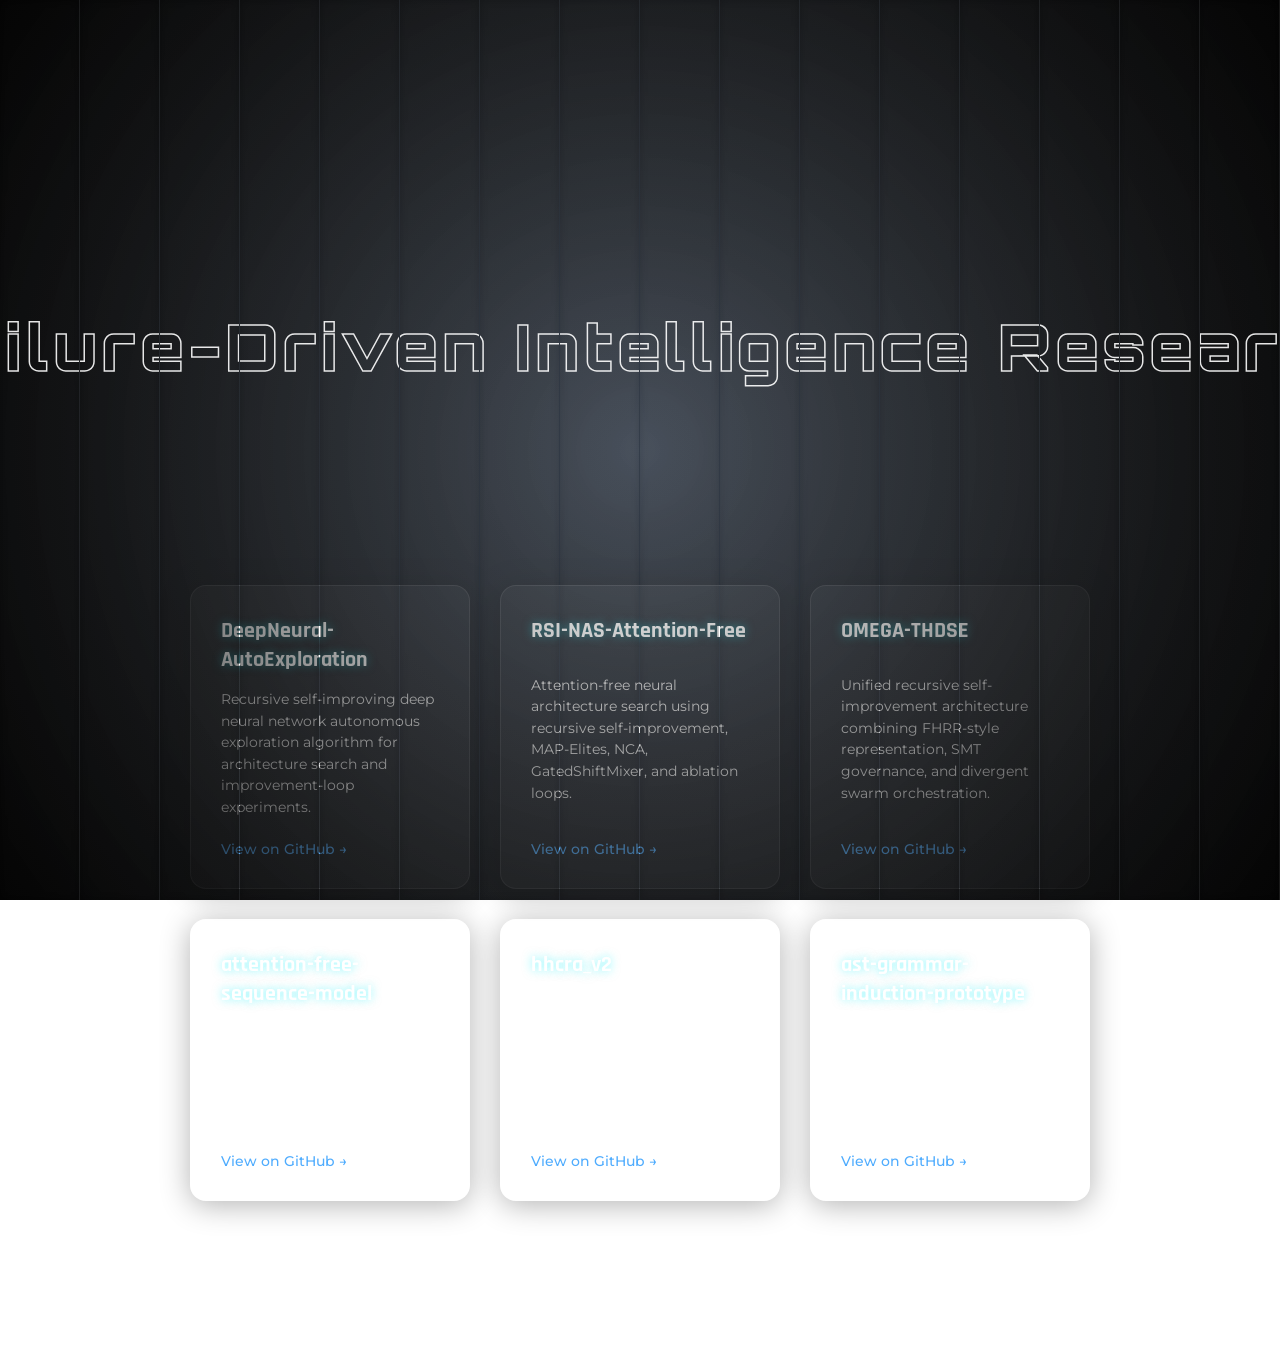
==== commit a728d138: "Restore cinematic portfolio effect with recent repositories" ====
--- a/index.html
+++ b/index.html
@@ -1,513 +1,498 @@
-<!doctype html>
+<!DOCTYPE html>
 <html lang="en">
+
 <head>
-  <meta charset="utf-8">
-  <meta name="viewport" content="width=device-width, initial-scale=1">
-  <title>Sung Hun Kwag - AI Systems Portfolio</title>
-  <meta name="description" content="Sung Hun Kwag's independent AI systems research portfolio: recursive self-improvement, failure analysis, attention-free architectures, and agent evaluation experiments.">
-  <meta property="og:title" content="Sung Hun Kwag - AI Systems Portfolio">
-  <meta property="og:description" content="Recent public AI architecture repositories and independent research prototypes.">
-  <meta property="og:type" content="website">
-  <meta property="og:url" content="https://sunghunkwag.github.io/portfolio/">
-  <link rel="preconnect" href="https://fonts.googleapis.com">
-  <link rel="preconnect" href="https://fonts.gstatic.com" crossorigin>
-  <link href="https://fonts.googleapis.com/css2?family=Inter:wght@400;500;600;700;800&family=JetBrains+Mono:wght@500;700&display=swap" rel="stylesheet">
-  <style>
-    :root {
-      --bg: #070807;
-      --panel: rgba(18, 20, 18, 0.72);
-      --panel-strong: rgba(28, 30, 27, 0.9);
-      --line: rgba(233, 226, 205, 0.16);
-      --line-strong: rgba(233, 226, 205, 0.34);
-      --text: #f4f1e9;
-      --muted: #a9aa9f;
-      --gold: #d5b66a;
-      --green: #6ad2a0;
-      --cyan: #7ab7ff;
-      --rose: #e47f7f;
-      --shadow: rgba(0, 0, 0, 0.42);
-    }
-
-    * { box-sizing: border-box; }
-
-    html { scroll-behavior: smooth; }
-
-    body {
-      margin: 0;
-      min-height: 100vh;
-      color: var(--text);
-      font-family: Inter, system-ui, -apple-system, BlinkMacSystemFont, "Segoe UI", sans-serif;
-      background:
-        radial-gradient(circle at 18% 12%, rgba(213, 182, 106, 0.18), transparent 28rem),
-        radial-gradient(circle at 82% 18%, rgba(106, 210, 160, 0.14), transparent 30rem),
-        radial-gradient(circle at 55% 82%, rgba(122, 183, 255, 0.12), transparent 34rem),
-        var(--bg);
-      overflow-x: hidden;
-    }
-
-    body::before {
-      content: "";
-      position: fixed;
-      inset: 0;
-      pointer-events: none;
-      background-image:
-        linear-gradient(rgba(233, 226, 205, 0.045) 1px, transparent 1px),
-        linear-gradient(90deg, rgba(233, 226, 205, 0.045) 1px, transparent 1px);
-      background-size: 44px 44px;
-      mask-image: radial-gradient(circle at center, black, transparent 78%);
-    }
-
-    body::after {
-      content: "";
-      position: fixed;
-      inset: 0;
-      pointer-events: none;
-      background: linear-gradient(115deg, transparent 0%, rgba(255,255,255,0.025) 36%, transparent 58%);
-      animation: sweep 9s ease-in-out infinite;
-    }
-
-    @keyframes sweep {
-      0%, 100% { transform: translateX(-18%) skewX(-12deg); opacity: 0.25; }
-      50% { transform: translateX(18%) skewX(-12deg); opacity: 0.6; }
-    }
-
-    a { color: inherit; }
-
-    .shell {
-      position: relative;
-      width: min(1180px, calc(100% - 40px));
-      margin: 0 auto;
-      padding: 44px 0 56px;
-    }
-
-    .topbar {
-      display: flex;
-      align-items: center;
-      justify-content: space-between;
-      gap: 20px;
-      padding: 14px 0 34px;
-      color: var(--muted);
-      font-size: 0.88rem;
-    }
-
-    .mark {
-      display: inline-flex;
-      align-items: center;
-      gap: 10px;
-      color: var(--text);
-      font-weight: 700;
-      letter-spacing: 0;
-    }
-
-    .mark-dot {
-      width: 11px;
-      height: 11px;
-      border-radius: 50%;
-      background: linear-gradient(135deg, var(--gold), var(--green));
-      box-shadow: 0 0 24px rgba(213, 182, 106, 0.55);
-    }
-
-    .navlinks {
-      display: flex;
-      gap: 18px;
-      flex-wrap: wrap;
-    }
-
-    .navlinks a {
-      text-decoration: none;
-      color: var(--muted);
-      transition: color 180ms ease;
-    }
-
-    .navlinks a:hover { color: var(--text); }
-
-    .hero {
-      display: grid;
-      grid-template-columns: minmax(0, 1.16fr) minmax(320px, 0.84fr);
-      gap: 28px;
-      align-items: stretch;
-      padding: 18px 0 34px;
-    }
-
-    .hero-main,
-    .signal-panel,
-    .repo-card {
-      position: relative;
-      border: 1px solid var(--line);
-      background: linear-gradient(145deg, rgba(255,255,255,0.08), rgba(255,255,255,0.025));
-      box-shadow: 0 24px 90px var(--shadow);
-      backdrop-filter: blur(18px);
-      overflow: hidden;
-    }
-
-    .hero-main {
-      min-height: 430px;
-      padding: clamp(28px, 4vw, 54px);
-      border-radius: 24px;
-      display: flex;
-      flex-direction: column;
-      justify-content: space-between;
-    }
-
-    .hero-main::before,
-    .signal-panel::before,
-    .repo-card::before {
-      content: "";
-      position: absolute;
-      inset: 0;
-      pointer-events: none;
-      background: linear-gradient(135deg, rgba(255,255,255,0.18), transparent 24%, transparent 72%, rgba(213,182,106,0.10));
-      opacity: 0.65;
-    }
-
-    .eyebrow {
-      display: inline-flex;
-      width: fit-content;
-      align-items: center;
-      gap: 10px;
-      padding: 8px 12px;
-      border: 1px solid rgba(213, 182, 106, 0.32);
-      border-radius: 999px;
-      background: rgba(213, 182, 106, 0.08);
-      color: #ead8a1;
-      font-family: "JetBrains Mono", monospace;
-      font-size: 0.78rem;
-    }
-
-    h1 {
-      max-width: 830px;
-      margin: 28px 0 18px;
-      font-size: clamp(3rem, 8vw, 6.9rem);
-      line-height: 0.93;
-      letter-spacing: 0;
-    }
-
-    .hero-copy {
-      max-width: 760px;
-      margin: 0;
-      color: #d4d2c8;
-      font-size: clamp(1rem, 1.65vw, 1.2rem);
-      line-height: 1.7;
-    }
-
-    .hero-actions {
-      display: flex;
-      gap: 12px;
-      flex-wrap: wrap;
-      margin-top: 34px;
-    }
-
-    .button {
-      display: inline-flex;
-      align-items: center;
-      justify-content: center;
-      min-height: 44px;
-      padding: 0 16px;
-      border-radius: 999px;
-      border: 1px solid var(--line-strong);
-      color: var(--text);
-      text-decoration: none;
-      font-weight: 700;
-      background: rgba(255,255,255,0.06);
-      transition: transform 180ms ease, border-color 180ms ease, background 180ms ease;
-    }
-
-    .button.primary {
-      color: #16150f;
-      border-color: rgba(245, 216, 143, 0.76);
-      background: linear-gradient(135deg, #e6ca80, #78d6a4);
-    }
-
-    .button:hover {
-      transform: translateY(-2px);
-      border-color: rgba(244, 241, 233, 0.58);
-      background: rgba(255,255,255,0.10);
-    }
-
-    .button.primary:hover { background: linear-gradient(135deg, #f1d78e, #89e0b1); }
-
-    .signal-panel {
-      border-radius: 24px;
-      padding: 24px;
-      min-height: 430px;
-      display: flex;
-      flex-direction: column;
-      justify-content: space-between;
-    }
-
-    .metric-stack {
-      display: grid;
-      gap: 12px;
-    }
-
-    .metric {
-      padding: 18px;
-      border: 1px solid var(--line);
-      border-radius: 18px;
-      background: rgba(0,0,0,0.22);
-    }
-
-    .metric strong {
-      display: block;
-      font-size: clamp(1.9rem, 4vw, 3.2rem);
-      line-height: 1;
-      color: var(--text);
-    }
-
-    .metric span {
-      display: block;
-      margin-top: 8px;
-      color: var(--muted);
-      line-height: 1.45;
-    }
-
-    .mono {
-      font-family: "JetBrains Mono", monospace;
-      color: #b8e8cc;
-      font-size: 0.82rem;
-      line-height: 1.7;
-      padding: 18px;
-      border: 1px solid rgba(106,210,160,0.24);
-      border-radius: 18px;
-      background: rgba(4, 12, 8, 0.42);
-    }
-
-    .section-head {
-      display: flex;
-      justify-content: space-between;
-      align-items: end;
-      gap: 24px;
-      margin: 22px 0 18px;
-    }
-
-    h2 {
-      margin: 0;
-      font-size: clamp(1.7rem, 3vw, 2.5rem);
-      letter-spacing: 0;
-    }
-
-    .section-head p {
-      max-width: 530px;
-      margin: 0;
-      color: var(--muted);
-      line-height: 1.6;
-    }
-
-    .repo-grid {
-      display: grid;
-      grid-template-columns: repeat(3, minmax(0, 1fr));
-      gap: 16px;
-    }
-
-    .repo-card {
-      min-height: 250px;
-      border-radius: 20px;
-      padding: 22px;
-      text-decoration: none;
-      transform: translateY(0);
-      transition: transform 220ms ease, border-color 220ms ease, background 220ms ease;
-    }
-
-    .repo-card:hover {
-      transform: translateY(-6px);
-      border-color: rgba(213, 182, 106, 0.58);
-      background: linear-gradient(145deg, rgba(255,255,255,0.12), rgba(255,255,255,0.035));
-    }
-
-    .repo-card::after {
-      content: "";
-      position: absolute;
-      inset: -80px;
-      background: radial-gradient(circle at var(--mx, 50%) var(--my, 0%), rgba(213,182,106,0.16), transparent 24rem);
-      opacity: 0;
-      transition: opacity 180ms ease;
-      pointer-events: none;
-    }
-
-    .repo-card:hover::after { opacity: 1; }
-
-    .repo-top {
-      position: relative;
-      display: flex;
-      align-items: center;
-      justify-content: space-between;
-      gap: 12px;
-      z-index: 1;
-    }
-
-    .repo-index {
-      font-family: "JetBrains Mono", monospace;
-      color: var(--gold);
-      font-size: 0.82rem;
-    }
-
-    .repo-date {
-      color: var(--muted);
-      font-size: 0.82rem;
-    }
-
-    .repo-card h3 {
-      position: relative;
-      z-index: 1;
-      margin: 34px 0 14px;
-      font-size: 1.22rem;
-      line-height: 1.25;
-      letter-spacing: 0;
-    }
-
-    .repo-card p {
-      position: relative;
-      z-index: 1;
-      margin: 0;
-      color: #c9c7bc;
-      line-height: 1.6;
-      font-size: 0.96rem;
-    }
-
-    .repo-footer {
-      position: absolute;
-      left: 22px;
-      right: 22px;
-      bottom: 18px;
-      z-index: 1;
-      display: flex;
-      align-items: center;
-      justify-content: space-between;
-      color: var(--muted);
-      font-size: 0.84rem;
-      font-family: "JetBrains Mono", monospace;
-    }
-
-    .arrow {
-      color: var(--green);
-      font-size: 1rem;
-    }
-
-    .footer {
-      display: flex;
-      justify-content: space-between;
-      gap: 20px;
-      flex-wrap: wrap;
-      padding: 34px 0 0;
-      color: var(--muted);
-      font-size: 0.9rem;
-    }
-
-    @media (max-width: 960px) {
-      .hero { grid-template-columns: 1fr; }
-      .signal-panel { min-height: auto; }
-      .repo-grid { grid-template-columns: repeat(2, minmax(0, 1fr)); }
-    }
-
-    @media (max-width: 640px) {
-      .shell { width: min(100% - 24px, 1180px); padding-top: 22px; }
-      .topbar, .section-head, .footer { align-items: flex-start; flex-direction: column; }
-      .hero-main { min-height: 520px; border-radius: 18px; }
-      .signal-panel, .repo-card { border-radius: 18px; }
-      .repo-grid { grid-template-columns: 1fr; }
-      h1 { font-size: clamp(2.6rem, 16vw, 4.6rem); }
-    }
-  </style>
+    <meta charset="UTF-8">
+    <meta name="viewport" content="width=device-width, initial-scale=1.0">
+    <title>Sung Hun Kwag - Advanced AI Research Portfolio</title>
+
+    <!-- SEO & Social metadata for richer previews -->
+    <meta name="description"
+        content="Portfolio of Sung Hun Kwag showcasing advanced AI research projects and open-source contributions." />
+    <meta property="og:title" content="Sung Hun Kwag - Advanced AI Research Portfolio" />
+    <meta property="og:description"
+        content="Explore recent independent AI architecture experiments: recursive self-improvement, failure analysis, and attention-free systems." />
+    <meta property="og:type" content="website" />
+    <meta property="og:image" content="https://sunghunkwag.github.io/portfolio/preview.png" />
+
+    <!-- Google Fonts -->
+    <link rel="preconnect" href="https://fonts.googleapis.com">
+    <link rel="preconnect" href="https://fonts.gstatic.com" crossorigin>
+    <link
+        href="https://fonts.googleapis.com/css2?family=Cinzel:wght@400;700&family=Montserrat:wght@300;500;700&display=swap"
+        rel="stylesheet">
+    <link
+        href="https://fonts.googleapis.com/css2?family=Orbitron:wght@400;700;900&family=Rajdhani:wght@500;700&display=swap"
+        rel="stylesheet">
+
+    <!-- Inline styles for a sleek, glassmorphic aesthetic -->
+    <style>
+        /* Reset & Base Styles */
+        * {
+            margin: 0;
+            padding: 0;
+            box-sizing: border-box;
+        }
+
+        body {
+            font-family: 'Montserrat', sans-serif;
+            color: #ffffff;
+            overflow-x: hidden;
+            overflow-y: scroll;
+            /* Enable scrolling */
+            min-height: 100vh;
+            height: auto;
+            display: flex;
+            justify-content: center;
+            align-items: flex-start;
+            /* Align to top so content grows down */
+        }
+
+        /* Background Neutral */
+        .bg-neutral {
+            position: fixed;
+            top: 0;
+            left: 0;
+            width: 100%;
+            height: 100%;
+            /* Radial gradient for vignette effect */
+            background: radial-gradient(circle at center, #1f2937 0%, #000000 100%);
+            z-index: -1;
+        }
+
+        /* 3D Perspective Container */
+        /* 3D Perspective Container */
+        .full-screen-3d-stage {
+            perspective: 3000px;
+
+            /* Full Screen - No black bars */
+            position: absolute;
+            top: 0;
+            left: 0;
+            width: 100%;
+            height: 100vh;
+
+            overflow: hidden;
+            z-index: 100;
+            pointer-events: none;
+            /* allow underlying elements to be clickable */
+
+            container-type: size;
+        }
+
+        .title-plate-wrapper {
+            position: absolute;
+            top: 0;
+            left: 0;
+            width: 100%;
+            height: 100%;
+            transform-style: preserve-3d;
+            display: flex;
+            pointer-events: none;
+        }
+
+        /* Static title displayed after the slat animation finishes */
+        .title-plate-static {
+            position: absolute;
+            top: 0;
+            left: 0;
+            width: 100%;
+            height: 100%;
+            /* Cover full screen for alignment, but pointer-events: none allows clicks */
+            display: flex;
+            flex-direction: column;
+            justify-content: flex-start;
+            align-items: center;
+            padding-top: 35vh;
+            /* Safe vertical position */
+            /* Matches slat animation end position relative to container */
+            z-index: 101;
+            opacity: 0;
+            pointer-events: none;
+        }
+
+        .title-plate-static.sequence-active {
+            animation: singleSequenceFade 8s cubic-bezier(0.25, 1, 0.5, 1) forwards;
+        }
+
+        /* Unified sequence for the static title -> holds then stays visible */
+        @keyframes singleSequenceFade {
+            0% {
+                opacity: 1;
+                filter: blur(0px);
+                transform: scale(1);
+                letter-spacing: -2px;
+            }
+
+            20% {
+                opacity: 1;
+            }
+
+            100% {
+                opacity: 1;
+                text-shadow: 0 10px 30px rgba(0, 0, 0, 0.8);
+                letter-spacing: -2px;
+            }
+        }
+
+        /* Title typography */
+        .plate-main-text {
+            font-size: clamp(2.5rem, 5vw, 6rem);
+            font-weight: 900;
+            /* Extra bold for impact */
+            font-family: 'Orbitron', sans-serif;
+            /* AI / Sci-Fi Font */
+            /* text-transform: uppercase; removed for mixed case */
+            letter-spacing: 4px;
+            /* Premium wide spacing */
+            line-height: 1;
+            margin: 0;
+
+            /* Transparent / Glass / Wireframe Style */
+            color: transparent;
+            -webkit-text-stroke: 1.5px rgba(255, 255, 255, 0.9);
+            /* Crisp White Outline */
+            background: none;
+            text-shadow: none;
+            filter: none;
+        }
+
+        /* Slat styles */
+        .slat {
+            height: 100%;
+            position: relative;
+            background-color: rgba(255, 255, 255, 0.05);
+            overflow: hidden;
+            clip-path: inset(0px);
+            transform-style: flat;
+            transform-origin: left center;
+            border-right: 1px solid rgba(255, 255, 255, 0.05);
+            opacity: 0;
+            backface-visibility: hidden;
+            will-change: transform;
+            pointer-events: none;
+        }
+
+        .slat-content {
+            position: absolute;
+            top: 0;
+            height: 100%;
+            display: flex;
+            flex-direction: column;
+            justify-content: flex-start;
+            align-items: center;
+            padding-top: 35vh;
+            color: #ffffff;
+            font-family: 'Montserrat', sans-serif;
+            white-space: nowrap;
+            background: radial-gradient(circle at center, rgba(255, 255, 255, 0.1) 0%, rgba(0, 0, 0, 0.8) 100%);
+            backdrop-filter: blur(5px);
+            -webkit-backdrop-filter: blur(5px);
+        }
+
+        /* Main container for name and projects */
+        .container {
+            position: relative;
+            z-index: 10;
+            width: 90%;
+            max-width: 1200px;
+            min-height: 100vh;
+            height: auto;
+            display: flex;
+            flex-direction: column;
+            justify-content: flex-start;
+            /* Stack from top */
+            padding-top: 65vh;
+            /* Ensure content starts below the fixed title */
+            padding-bottom: 50px;
+            pointer-events: none;
+        }
+
+        /* Hero section containing the name */
+        #hero {
+            flex: 0 0 auto;
+            display: flex;
+            justify-content: center;
+            align-items: center;
+            width: 100%;
+            padding: 20px 0;
+            margin: 0;
+            pointer-events: none;
+            opacity: 0.6;
+        }
+
+        .name-container {
+            display: flex;
+            align-items: center;
+            justify-content: center;
+            gap: 10px;
+            margin: 0;
+            z-index: 201;
+        }
+
+        .eng-name,
+        .kor-name {
+            font-family: 'Rajdhani', sans-serif;
+            font-weight: 600;
+            font-size: 1.25rem;
+            letter-spacing: 2px;
+            color: #ffffff;
+            text-shadow: none;
+        }
+
+        .separator {
+            color: rgba(255, 255, 255, 0.2);
+            font-size: 0.75rem;
+            text-shadow: none;
+        }
+
+        /* Projects section */
+        #projects {
+            display: flex;
+            flex-wrap: wrap;
+            justify-content: center;
+            gap: 30px;
+            padding-bottom: 50px;
+            z-index: 200;
+            position: relative;
+            pointer-events: auto;
+        }
+
+        /* Card styling */
+        .glass-card {
+            background: rgba(255, 255, 255, 0.05);
+            backdrop-filter: blur(10px);
+            -webkit-backdrop-filter: blur(10px);
+            border: 1px solid rgba(255, 255, 255, 0.1);
+            border-radius: 16px;
+            padding: 30px;
+            width: 280px;
+            box-shadow: 0 4px 30px rgba(0, 0, 0, 0.3);
+            transition: all 0.4s cubic-bezier(0.25, 0.8, 0.25, 1);
+            cursor: pointer;
+            display: flex;
+            flex-direction: column;
+            justify-content: space-between;
+        }
+
+        .glass-card:hover {
+            transform: translateY(-10px) scale(1.02);
+            background: rgba(255, 255, 255, 0.1);
+            border-color: rgba(255, 255, 255, 0.6);
+            box-shadow: 0 0 20px rgba(255, 255, 255, 0.2);
+        }
+
+        .glass-card h3 {
+            font-family: 'Rajdhani', sans-serif;
+            font-size: 1.4rem;
+            font-weight: 700;
+            margin-bottom: 15px;
+            color: #fff;
+            text-shadow: 0 0 10px rgba(0, 242, 254, 0.5);
+            /* Neon glow */
+        }
+
+        .glass-card p {
+            font-size: 0.9rem;
+            line-height: 1.5;
+            color: rgba(255, 255, 255, 0.9);
+            margin-bottom: 20px;
+        }
+
+        .repo-link a {
+            text-decoration: none;
+            color: #4facfe;
+            font-size: 0.85rem;
+            font-weight: 500;
+            transition: color 0.3s;
+        }
+
+        .repo-link a:hover {
+            color: #00f2fe;
+        }
+
+        /* Removed repo-meta styling as dynamic metadata is no longer used */
+
+        /* Animation keyframes for slats reveal */
+        @keyframes fullScreenReveal {
+
+            /* Enhanced 3D reveal with depth and overshoot for a premium feel */
+            0% {
+                transform: rotateY(-90deg) translateZ(-300px);
+                opacity: 1;
+                filter: brightness(0.4);
+                background-color: rgba(255, 255, 255, 0.15);
+                border-right: 1px solid rgba(255, 255, 255, 0.4);
+            }
+
+            70% {
+                transform: rotateY(10deg) translateZ(40px);
+                filter: brightness(1.2);
+                background-color: rgba(255, 255, 255, 0.1);
+                border-right: 1px solid rgba(255, 255, 255, 0.2);
+            }
+
+            100% {
+                transform: rotateY(0deg) translateZ(0);
+                opacity: 1;
+                filter: brightness(1);
+                background-color: rgba(255, 255, 255, 0.05);
+                border-right: 1px solid rgba(255, 255, 255, 0.05);
+            }
+        }
+
+        /* Fade utilities */
+        .fade-in-2 {
+            opacity: 0;
+            animation: fadeInUp 1.5s ease-out forwards;
+            animation-delay: 3.5s;
+        }
+
+        .fade-in-3 {
+            opacity: 0;
+            animation: fadeInUp 1.5s ease-out forwards;
+            animation-delay: 4.5s;
+        }
+
+        @keyframes fadeInUp {
+            to {
+                opacity: 1;
+                transform: translateY(0);
+            }
+        }
+
+        /* Responsive tweaks */
+        @media (max-width: 768px) {
+            .plate-main-text {
+                font-size: 2.5rem;
+            }
+
+            .glass-card {
+                width: 100%;
+                max-width: 350px;
+            }
+        }
+    </style>
 </head>
+
 <body>
-  <main class="shell">
-    <nav class="topbar" aria-label="Portfolio navigation">
-      <div class="mark"><span class="mark-dot"></span><span>Sung Hun Kwag</span></div>
-      <div class="navlinks">
-        <a href="https://github.com/sunghunkwag">GitHub</a>
-        <a href="#recent-work">Recent Work</a>
-        <a href="mailto:sunghunkwag@gmail.com">Contact</a>
-      </div>
-    </nav>
-
-    <section class="hero" aria-labelledby="portfolio-title">
-      <div class="hero-main">
-        <div>
-          <div class="eyebrow">Independent AI Systems Research</div>
-          <h1 id="portfolio-title">Failure-driven AI architecture work.</h1>
-          <p class="hero-copy">I build public experiments around recursive self-improvement, agent evaluation, attention-free architectures, failure analysis, and compute-efficient AI systems.</p>
-          <div class="hero-actions">
-            <a class="button primary" href="https://github.com/sunghunkwag">Open GitHub</a>
-            <a class="button" href="#recent-work">View Recent Repositories</a>
-          </div>
+    <!-- Dark backdrop -->
+    <div class="bg-neutral" aria-hidden="true"></div>
+    <!-- Main content -->
+    <!-- 3D title reveal stage (Moved out of container for full screen) -->
+    <div class="full-screen-3d-stage">
+        <div class="title-plate-wrapper"><!-- slats inserted here via JS --></div>
+        <div id="static-title-container" class="title-plate-static">
+            <h1 class="plate-main-text">Failure-Driven Intelligence Research</h1>
         </div>
-      </div>
-
-      <aside class="signal-panel" aria-label="Portfolio signals">
-        <div class="metric-stack">
-          <div class="metric"><strong>22</strong><span>public repositories across AI systems research</span></div>
-          <div class="metric"><strong>1,200+</strong><span>approximate public commits under limited compute</span></div>
-          <div class="metric"><strong>2026</strong><span>active work on self-improving agents and failure instrumentation</span></div>
-        </div>
-        <div class="mono">failure -> residue -> evaluator critique -> experiment mutation -> stronger loop</div>
-      </aside>
-    </section>
-
-    <section id="recent-work" aria-labelledby="recent-title">
-      <div class="section-head">
-        <h2 id="recent-title">Recent public repositories</h2>
-        <p>These links now point only to live, recently updated public repositories. Stale deleted repository links were removed.</p>
-      </div>
-
-      <div class="repo-grid">
-        <a class="repo-card" href="https://github.com/sunghunkwag/DeepNeural-AutoExploration" target="_blank" rel="noopener noreferrer">
-          <div class="repo-top"><span class="repo-index">01</span><span class="repo-date">Updated May 12, 2026</span></div>
-          <h3>DeepNeural-AutoExploration</h3>
-          <p>Recursive self-improving deep neural network autonomous exploration algorithm for architecture search and improvement-loop experiments.</p>
-          <div class="repo-footer"><span>Python</span><span class="arrow">Open</span></div>
-        </a>
-
-        <a class="repo-card" href="https://github.com/sunghunkwag/RSI-NAS-Attention-Free" target="_blank" rel="noopener noreferrer">
-          <div class="repo-top"><span class="repo-index">02</span><span class="repo-date">Updated May 12, 2026</span></div>
-          <h3>RSI-NAS-Attention-Free</h3>
-          <p>Attention-free neural architecture search using recursive self-improvement, MAP-Elites, NCA, GatedShiftMixer, and ablation loops.</p>
-          <div class="repo-footer"><span>Python</span><span class="arrow">Open</span></div>
-        </a>
-
-        <a class="repo-card" href="https://github.com/sunghunkwag/OMEGA-THDSE" target="_blank" rel="noopener noreferrer">
-          <div class="repo-top"><span class="repo-index">03</span><span class="repo-date">Updated May 5, 2026</span></div>
-          <h3>OMEGA-THDSE</h3>
-          <p>Unified recursive self-improvement architecture combining FHRR-style representation, SMT governance, and divergent swarm orchestration.</p>
-          <div class="repo-footer"><span>Python</span><span class="arrow">Open</span></div>
-        </a>
-
-        <a class="repo-card" href="https://github.com/sunghunkwag/attention-free-sequence-model" target="_blank" rel="noopener noreferrer">
-          <div class="repo-top"><span class="repo-index">04</span><span class="repo-date">Updated May 2, 2026</span></div>
-          <h3>attention-free-sequence-model</h3>
-          <p>Attention-free sequence model exploration across five architectures, documenting failures and a GatedShiftMixer success case.</p>
-          <div class="repo-footer"><span>Python</span><span class="arrow">Open</span></div>
-        </a>
-
-        <a class="repo-card" href="https://github.com/sunghunkwag/hhcra_v2" target="_blank" rel="noopener noreferrer">
-          <div class="repo-top"><span class="repo-index">05</span><span class="repo-date">Updated Apr 26, 2026</span></div>
-          <h3>hhcra_v2</h3>
-          <p>Recent experimental AI architecture repository in the recursive, hybrid, and compute-constrained systems research track.</p>
-          <div class="repo-footer"><span>Python</span><span class="arrow">Open</span></div>
-        </a>
-
-        <a class="repo-card" href="https://github.com/sunghunkwag/ast-grammar-induction-prototype" target="_blank" rel="noopener noreferrer">
-          <div class="repo-top"><span class="repo-index">06</span><span class="repo-date">Updated Apr 25, 2026</span></div>
-          <h3>ast-grammar-induction-prototype</h3>
-          <p>Single-file recursive self-improvement engine that evolves Python programs through AST analysis and statistical grammar learning.</p>
-          <div class="repo-footer"><span>Python</span><span class="arrow">Open</span></div>
-        </a>
-      </div>
-    </section>
-
-    <footer class="footer">
-      <span>Built as a public archive of independent AI systems experiments.</span>
-      <span>sunghunkwag@gmail.com</span>
-    </footer>
-  </main>
-
-  <script>
-    document.querySelectorAll('.repo-card').forEach((card) => {
-      card.addEventListener('pointermove', (event) => {
-        const rect = card.getBoundingClientRect();
-        card.style.setProperty('--mx', `${event.clientX - rect.left}px`);
-        card.style.setProperty('--my', `${event.clientY - rect.top}px`);
-      });
-    });
-  </script>
+    </div>
+    <div class="container" style="padding-top: 65vh;">
+        <!-- 3D title reveal stage -->
+
+
+        <!-- Name under the title (Removed spacer, using padding-top on container) -->
+        <!-- Portfolio cards -->
+                <section id="projects" class="fade-in-3">
+            <div class="glass-card" onclick="window.open('https://github.com/sunghunkwag/DeepNeural-AutoExploration', '_blank')">
+                <h3>DeepNeural-AutoExploration</h3>
+                <p>Recursive self-improving deep neural network autonomous exploration algorithm for architecture search and improvement-loop experiments.</p>
+                <div class="repo-link">
+                    <a href="https://github.com/sunghunkwag/DeepNeural-AutoExploration" target="_blank">View on GitHub &rarr;</a>
+                </div>
+            </div>
+            <div class="glass-card" onclick="window.open('https://github.com/sunghunkwag/RSI-NAS-Attention-Free', '_blank')">
+                <h3>RSI-NAS-Attention-Free</h3>
+                <p>Attention-free neural architecture search using recursive self-improvement, MAP-Elites, NCA, GatedShiftMixer, and ablation loops.</p>
+                <div class="repo-link">
+                    <a href="https://github.com/sunghunkwag/RSI-NAS-Attention-Free" target="_blank">View on GitHub &rarr;</a>
+                </div>
+            </div>
+            <div class="glass-card" onclick="window.open('https://github.com/sunghunkwag/OMEGA-THDSE', '_blank')">
+                <h3>OMEGA-THDSE</h3>
+                <p>Unified recursive self-improvement architecture combining FHRR-style representation, SMT governance, and divergent swarm orchestration.</p>
+                <div class="repo-link">
+                    <a href="https://github.com/sunghunkwag/OMEGA-THDSE" target="_blank">View on GitHub &rarr;</a>
+                </div>
+            </div>
+            <div class="glass-card" onclick="window.open('https://github.com/sunghunkwag/attention-free-sequence-model', '_blank')">
+                <h3>attention-free-sequence-model</h3>
+                <p>Attention-free sequence model exploration across five architectures, documenting failures and a GatedShiftMixer success case.</p>
+                <div class="repo-link">
+                    <a href="https://github.com/sunghunkwag/attention-free-sequence-model" target="_blank">View on GitHub &rarr;</a>
+                </div>
+            </div>
+            <div class="glass-card" onclick="window.open('https://github.com/sunghunkwag/hhcra_v2', '_blank')">
+                <h3>hhcra_v2</h3>
+                <p>Recent experimental AI architecture repository in the recursive, hybrid, and compute-constrained systems research track.</p>
+                <div class="repo-link">
+                    <a href="https://github.com/sunghunkwag/hhcra_v2" target="_blank">View on GitHub &rarr;</a>
+                </div>
+            </div>
+            <div class="glass-card" onclick="window.open('https://github.com/sunghunkwag/ast-grammar-induction-prototype', '_blank')">
+                <h3>ast-grammar-induction-prototype</h3>
+                <p>Single-file recursive self-improvement engine evolving Python programs through AST analysis and statistical grammar learning.</p>
+                <div class="repo-link">
+                    <a href="https://github.com/sunghunkwag/ast-grammar-induction-prototype" target="_blank">View on GitHub &rarr;</a>
+                </div>
+            </div>
+        </section>
+
+
+
+        <!-- Name at bottom -->
+        <header id="hero" class="fade-in-2">
+            <div class="name-container">
+                <h2 class="eng-name">Sung Hun Kwag</h2>
+                <span class="separator">|</span>
+                <h2 class="kor-name">곽성훈</h2>
+            </div>
+        </header>
+    </div>
+    <!-- JavaScript: build slats and fetch repo metadata -->
+    <script>
+        window.addEventListener('load', () => {
+            /* Configuration for slat animation */
+            const NUM_SLATS = 16; // increased number of slats for a smoother reveal
+            const ANIMATION_DURATION = 4.0;
+            const STAGGER_DELAY = 0.15;
+            function createFullScreenSlats() {
+                const wrapper = document.querySelector('.title-plate-wrapper');
+                const titleTextSource = document.querySelector('#static-title-container .plate-main-text').outerHTML;
+                wrapper.innerHTML = "";
+                // Use getBoundingClientRect for precise rendered width
+                const screenWidth = wrapper.getBoundingClientRect().width;
+                const slatWidth = screenWidth / NUM_SLATS;
+                for (let i = 0; i < NUM_SLATS; i++) {
+                    const slat = document.createElement('div');
+                    slat.classList.add('slat');
+                    slat.style.width = `${slatWidth}px`;
+                    slat.style.position = "absolute";
+                    slat.style.left = `${i * slatWidth}px`;
+                    slat.style.zIndex = 100 + i;
+                    const content = document.createElement('div');
+                    content.classList.add('slat-content');
+                    content.innerHTML = titleTextSource;
+                    content.style.width = `${screenWidth}px`;
+                    content.style.left = `-${i * slatWidth}px`;
+                    slat.appendChild(content);
+                    wrapper.appendChild(slat);
+                    slat.style.animation = `fullScreenReveal ${ANIMATION_DURATION}s cubic-bezier(0.25, 1, 0.5, 1) forwards`;
+                    slat.style.animationDelay = `${i * STAGGER_DELAY}s`;
+                    if (i === NUM_SLATS - 1) {
+                        const totalTime = (ANIMATION_DURATION + (i * STAGGER_DELAY)) * 1000;
+                        setTimeout(() => {
+                            wrapper.style.display = 'none';
+                            const staticTitle = document.getElementById('static-title-container');
+                            staticTitle.classList.add('sequence-active');
+                        }, totalTime);
+                    }
+                }
+            }
+            // Initiate slats immediately on load
+            createFullScreenSlats();
+            // Dynamic metadata fetching has been removed for a cleaner presentation.
+        });
+    </script>
 </body>
+
 </html>
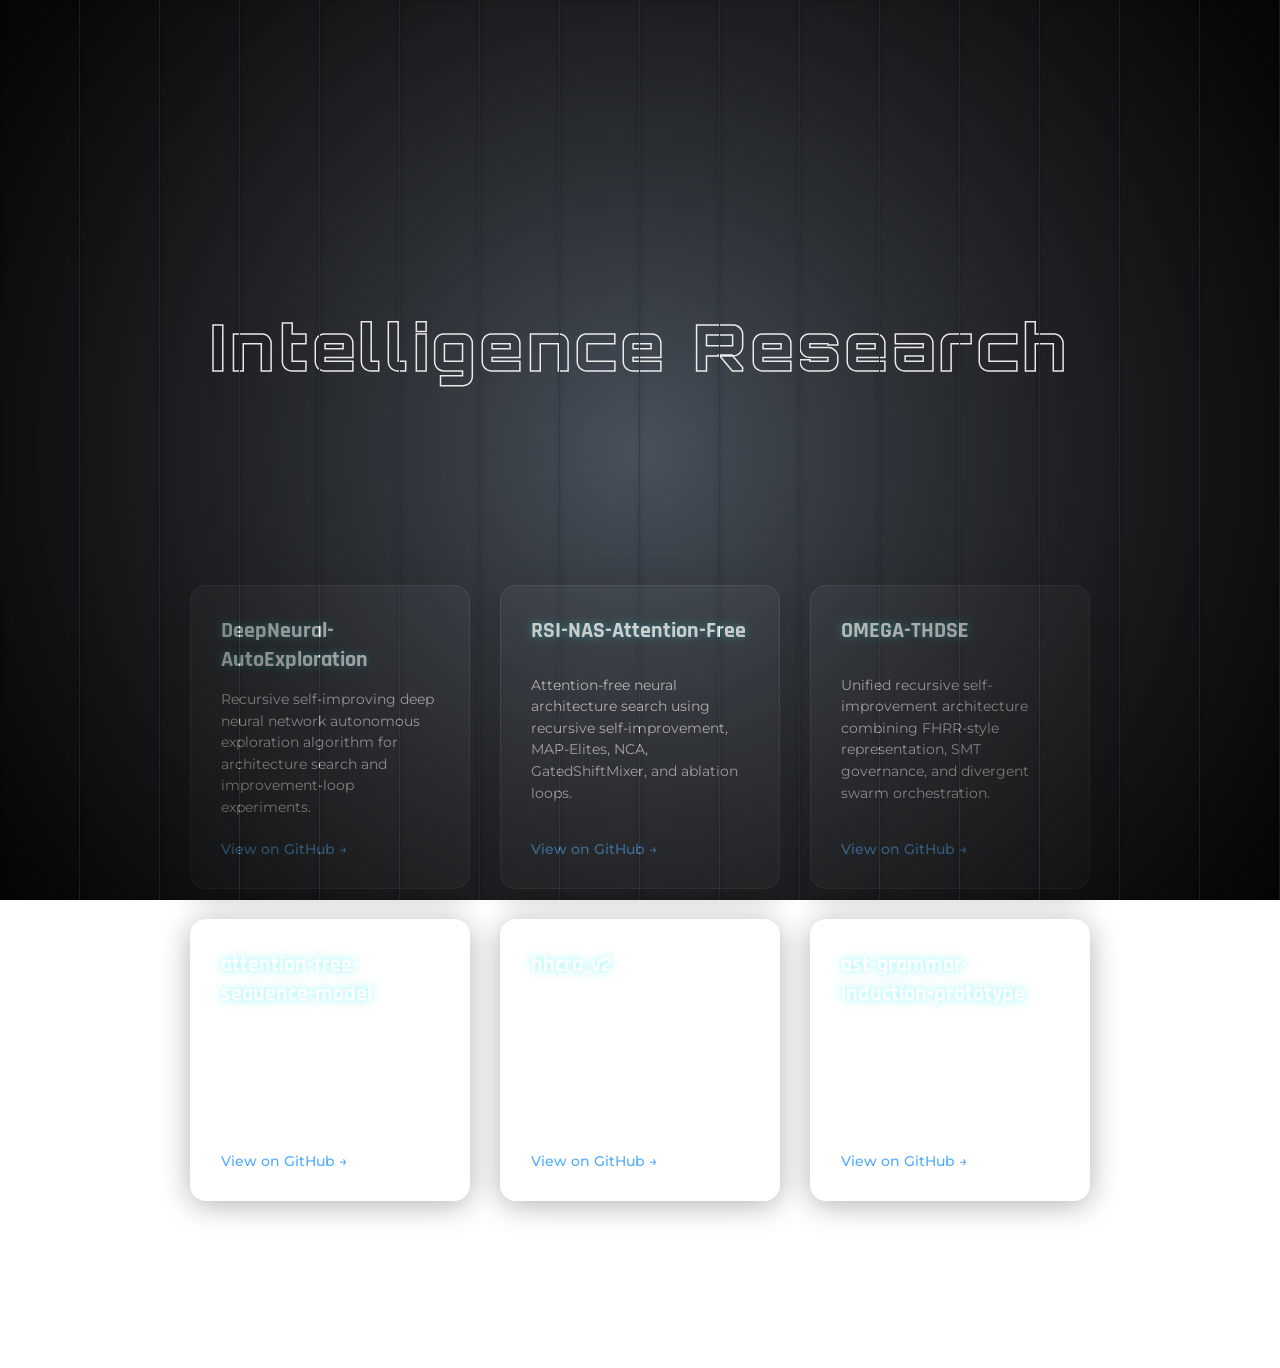
==== commit 06a9d6ac: "Remove failure-driven wording from portfolio title" ====
--- a/index.html
+++ b/index.html
@@ -383,7 +383,7 @@
     <div class="full-screen-3d-stage">
         <div class="title-plate-wrapper"><!-- slats inserted here via JS --></div>
         <div id="static-title-container" class="title-plate-static">
-            <h1 class="plate-main-text">Failure-Driven Intelligence Research</h1>
+            <h1 class="plate-main-text">Intelligence Research</h1>
         </div>
     </div>
     <div class="container" style="padding-top: 65vh;">
